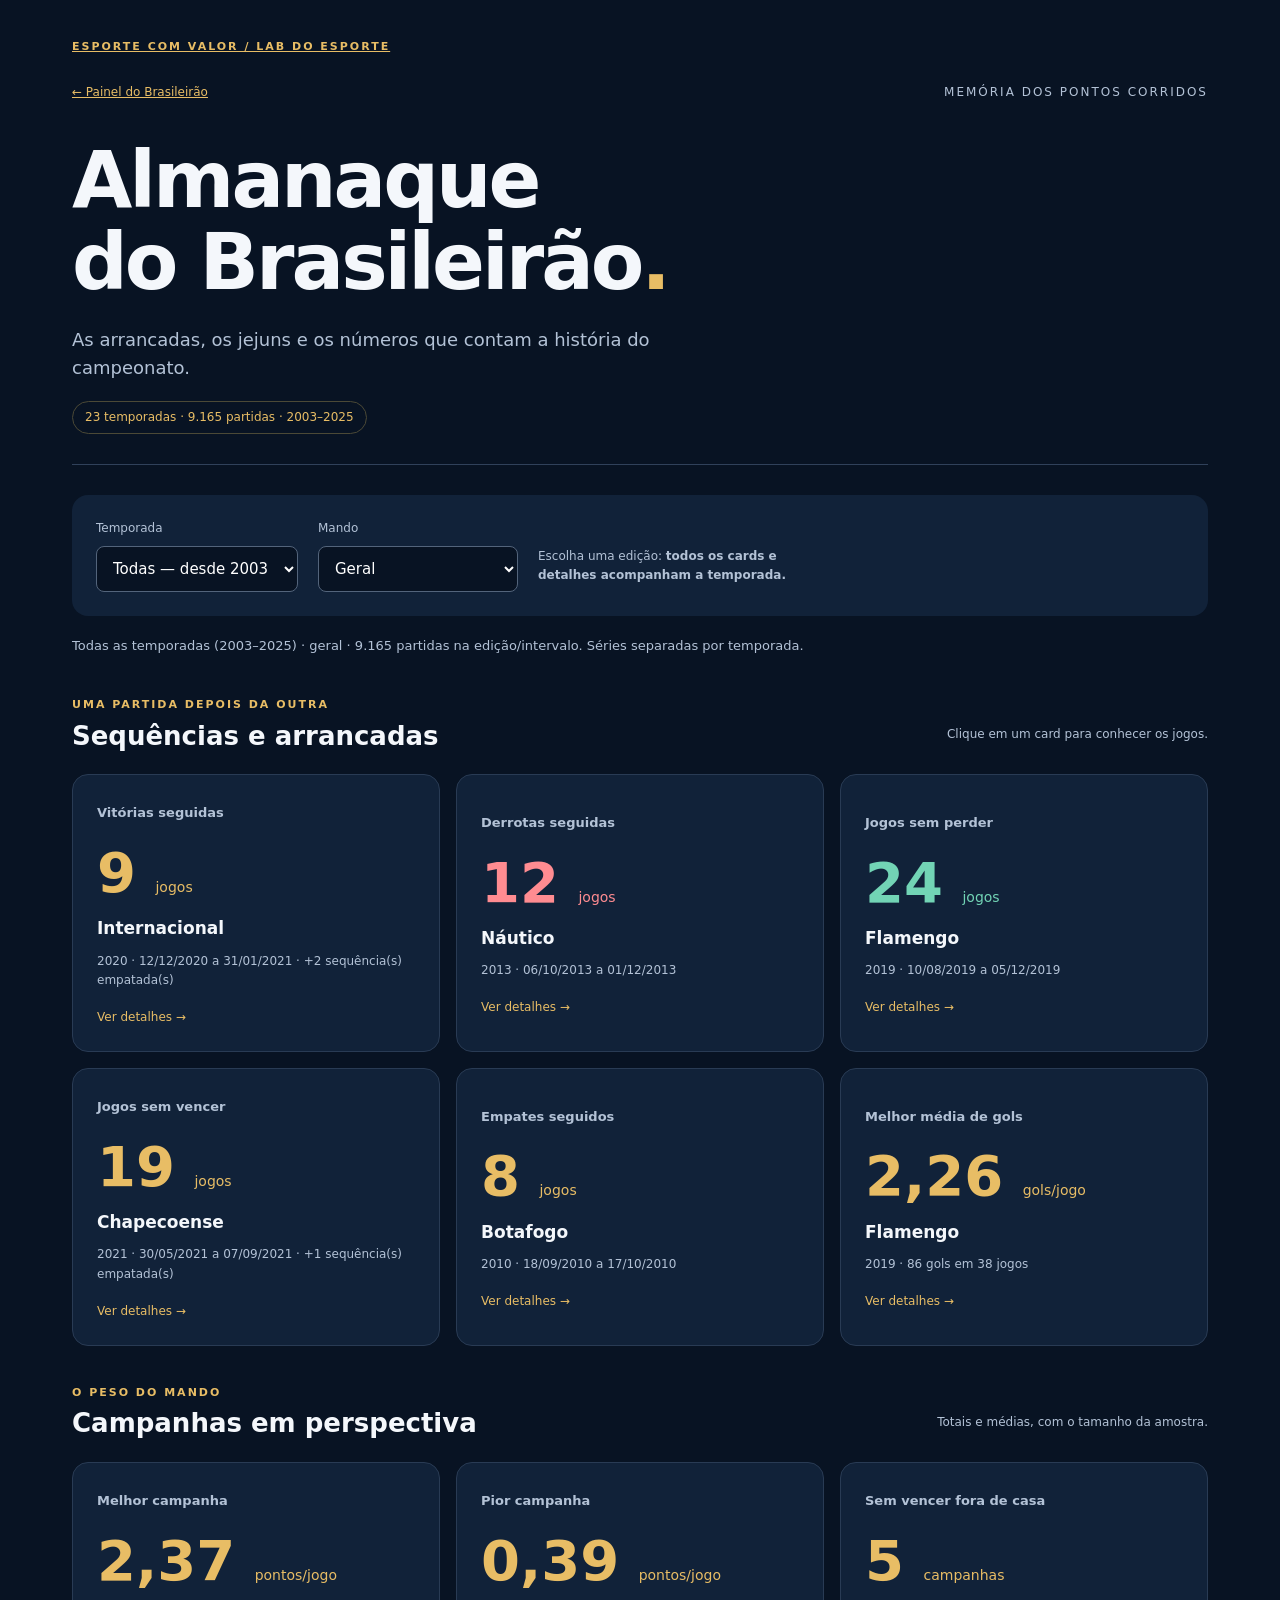
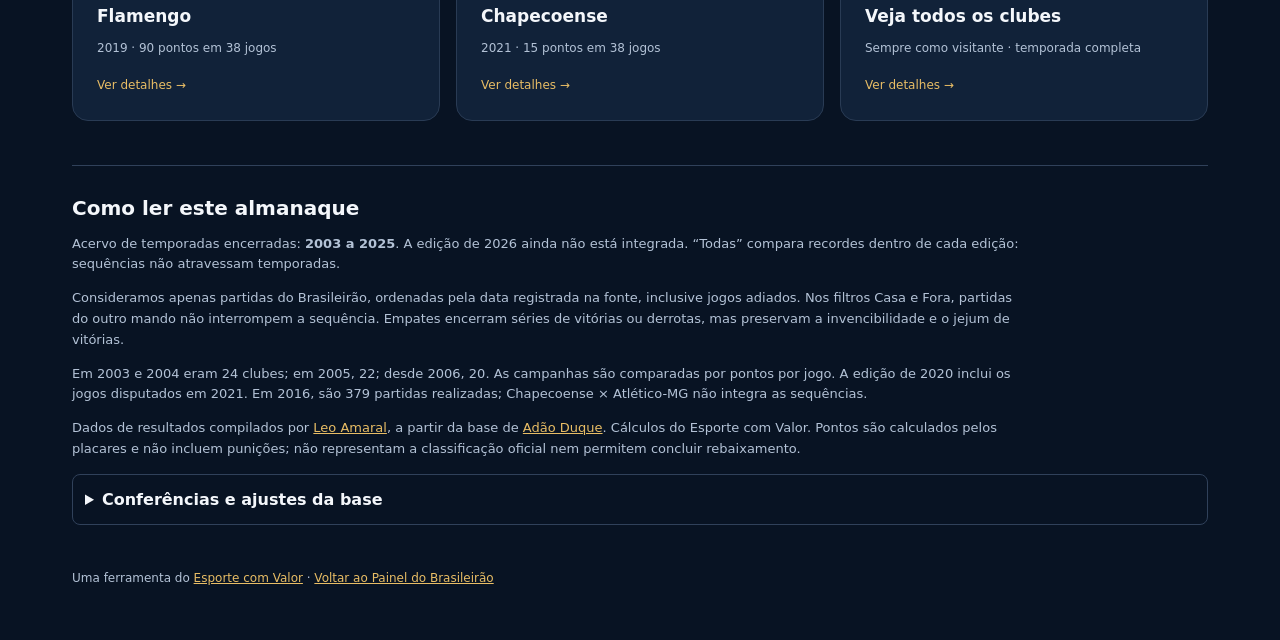
==== almanaque.html @ 8fdbfd0d "Adiciona Almanaque do Brasileirão 2003–2025 com filtros e recordes históricos" ====
<!doctype html><html lang="pt-BR"><head><meta charset="utf-8"><meta name="viewport" content="width=device-width,initial-scale=1"><title>Almanaque do Brasileirão | Esporte com Valor</title><meta name="description" content="Explore as temporadas do Brasileirão desde 2003: vitórias e derrotas seguidas, invencibilidade, jejuns e campanhas em casa e fora."><link rel="stylesheet" href="./almanaque.css"></head><body><main><header><a class="brand" href="https://esportecomvalor.wordpress.com/">ESPORTE COM VALOR / LAB DO ESPORTE</a><nav><a href="./">← Painel do Brasileirão</a><span>MEMÓRIA DOS PONTOS CORRIDOS</span></nav><h1>Almanaque<br>do Brasileirão<span>.</span></h1><p>As arrancadas, os jejuns e os números que contam a história do campeonato.</p><div class="coverage" id="coverage">Carregando acervo…</div></header><section class="filters" aria-label="Filtros do almanaque"><label>Temporada<select id="season" disabled><option value="all">Todas — desde 2003</option></select></label><label>Mando<select id="venue"><option value="all">Geral</option><option value="home">Em casa</option><option value="away">Fora de casa</option></select></label><p>Escolha uma edição: <strong>todos os cards e detalhes acompanham a temporada.</strong></p></section><p id="scope" class="scope" role="status" aria-live="polite"></p><section aria-labelledby="sequences-title"><div class="section-heading"><div><span class="eyebrow">UMA PARTIDA DEPOIS DA OUTRA</span><h2 id="sequences-title">Sequências e arrancadas</h2></div><p>Clique em um card para conhecer os jogos.</p></div><div id="cards" class="cards" aria-live="polite"><p>Preparando recordes…</p></div></section><section class="detail" id="detail" aria-labelledby="detail-title" hidden><button id="close-detail" class="close" type="button">Fechar detalhes ×</button><h2 id="detail-title" tabindex="-1"></h2><p id="detail-intro"></p><div id="detail-body"></div></section><section aria-labelledby="campaign-title"><div class="section-heading"><div><span class="eyebrow">O PESO DO MANDO</span><h2 id="campaign-title">Campanhas em perspectiva</h2></div><p>Totais e médias, com o tamanho da amostra.</p></div><div id="campaigns" class="cards"></div></section><section class="method"><h2>Como ler este almanaque</h2><p>Acervo de temporadas encerradas: <strong>2003 a 2025</strong>. A edição de 2026 ainda não está integrada. “Todas” compara recordes dentro de cada edição: sequências não atravessam temporadas.</p><p>Consideramos apenas partidas do Brasileirão, ordenadas pela data registrada na fonte, inclusive jogos adiados. Nos filtros Casa e Fora, partidas do outro mando não interrompem a sequência. Empates encerram séries de vitórias ou derrotas, mas preservam a invencibilidade e o jejum de vitórias.</p><p>Em 2003 e 2004 eram 24 clubes; em 2005, 22; desde 2006, 20. As campanhas são comparadas por pontos por jogo. A edição de 2020 inclui os jogos disputados em 2021. Em 2016, são 379 partidas realizadas; Chapecoense × Atlético-MG não integra as sequências.</p><p>Dados de resultados compilados por <a href="https://github.com/leo-amaral/Brasileirao-2003-a-2025" target="_blank" rel="noopener">Leo Amaral</a>, a partir da base de <a href="https://github.com/adaoduque/Brasileirao_Dataset" target="_blank" rel="noopener">Adão Duque</a>. Cálculos do Esporte com Valor. Pontos são calculados pelos placares e não incluem punições; não representam a classificação oficial nem permitem concluir rebaixamento.</p><details><summary>Conferências e ajustes da base</summary><p>Cobertura conferida por temporada, número de participantes e partidas por clube. Corrigido o mando de Flamengo 2 × 2 Botafogo, de 19/07/2009, que estava invertido na base. <a href="https://en.wikipedia.org/wiki/2009_CR_Flamengo_season">Referência da temporada</a>. As datas e os resultados permanecem sujeitos a revisão editorial. Barueri e Grêmio Prudente são mantidos como os nomes registrados em cada edição.</p></details></section><footer>Uma ferramenta do <a href="https://esportecomvalor.wordpress.com/">Esporte com Valor</a> · <a href="./">Voltar ao Painel do Brasileirão</a></footer></main><script src="./almanaque-engine.js"></script><script src="./almanaque.js"></script><script async src="https://www.googletagmanager.com/gtag/js?id=G-3X2SF5L8FV"></script><script>window.dataLayer=window.dataLayer||[];function gtag(){dataLayer.push(arguments)}gtag('js',new Date());gtag('config','G-3X2SF5L8FV');</script></body></html>
---- almanaque.css ----
:root{color-scheme:dark;--bg:#081323;--card:#112239;--gold:#e8bd65;--muted:#b3c2d6}*{box-sizing:border-box}body{margin:0;background:var(--bg);color:#f4f7fb;font:16px/1.6 system-ui,sans-serif}main{max-width:1180px;margin:auto;padding:32px 22px}a{color:var(--gold)}.brand,.eyebrow{font-size:11px;font-weight:800;letter-spacing:2px;color:var(--gold)}nav{display:flex;justify-content:space-between;gap:16px;margin-top:25px;font-size:12px}nav span{color:var(--muted);letter-spacing:2px}h1{font-size:clamp(42px,7vw,78px);line-height:1.05;letter-spacing:-3px;margin:38px 0 22px}h1 span{color:var(--gold)}header>p{font-size:18px;max-width:660px;color:var(--muted)}header{padding-bottom:30px;border-bottom:1px solid #30415a}.coverage{display:inline-block;border:1px solid #4b4936;color:var(--gold);padding:6px 12px;border-radius:30px;font-size:12px}.filters{display:flex;gap:20px;align-items:end;flex-wrap:wrap;background:var(--card);padding:24px;border-radius:16px;margin-top:30px}label{display:block;font-size:12px;color:var(--muted)}select{display:block;min-width:200px;margin-top:7px;background:#081323;color:white;padding:12px;border:1px solid #53647b;border-radius:8px;font:inherit;font-size:15px}.filters p{font-size:12px;color:var(--muted);max-width:300px;margin:0 0 6px}.scope{font-size:13px;color:var(--muted);margin:20px 0 34px}.section-heading{display:flex;align-items:end;justify-content:space-between;gap:18px;margin:32px 0 18px}h2{margin:4px 0;font-size:26px;line-height:1.25}.section-heading p{color:var(--muted);font-size:12px}.cards{display:grid;grid-template-columns:repeat(3,minmax(0,1fr));gap:16px}.record{position:relative;text-align:left;color:inherit;background:var(--card);border:1px solid #293b54;border-radius:16px;padding:24px;font:inherit;cursor:pointer;min-height:245px}.record:hover{border-color:var(--gold);background:#172b44}.record .label{font-size:13px;font-weight:650;color:var(--muted)}.number{display:block;color:var(--gold);font-size:56px;font-weight:850;line-height:1.15;margin:16px 0 10px}.number small{font-size:14px;font-weight:500}.record strong{display:block;font-size:17px}.record .meta{display:block;color:var(--muted);font-size:12px;margin-top:9px}.record .more{display:block;color:var(--gold);font-size:12px;margin-top:18px}.record.losses .number{color:#ff8c91}.record.unbeaten .number{color:#72d4b5}button:focus-visible,select:focus-visible,a:focus-visible{outline:3px solid var(--gold);outline-offset:4px}.detail{background:#12263c;border:1px solid #b39350;border-radius:16px;margin:25px 0;padding:26px}.detail p{color:var(--muted);font-size:13px}.close{float:right;background:transparent;border:1px solid #53647b;color:white;border-radius:8px;padding:8px 12px;cursor:pointer}details{margin:14px 0;border:1px solid #30415a;border-radius:8px;padding:12px}summary{cursor:pointer;font-weight:650}.scroll{overflow-x:auto;margin-top:12px}table{border-collapse:collapse;width:100%;font-size:13px;min-width:510px}th,td{text-align:left;padding:10px;border-bottom:1px solid #30415a}th{color:var(--muted);font-size:11px}td.score{white-space:nowrap;font-weight:700;color:var(--gold)}.method{margin:44px 0 24px;border-top:1px solid #30415a;padding-top:26px}.method p{font-size:13px;color:var(--muted);max-width:950px}.method h2{font-size:20px}footer{font-size:12px;color:var(--muted);padding:20px 0}.empty{color:var(--muted)}[hidden]{display:none!important}@media(max-width:800px){.cards{grid-template-columns:repeat(2,minmax(0,1fr))}.section-heading{align-items:start;flex-direction:column;gap:0}nav span{display:none}}@media(max-width:500px){main{padding:24px 16px}.cards{grid-template-columns:1fr}.record{min-height:210px}.filters{padding:18px;gap:14px}.filters label,select{width:100%}h1{letter-spacing:-2px}.detail{padding:18px}.close{float:none;margin-bottom:16px}}
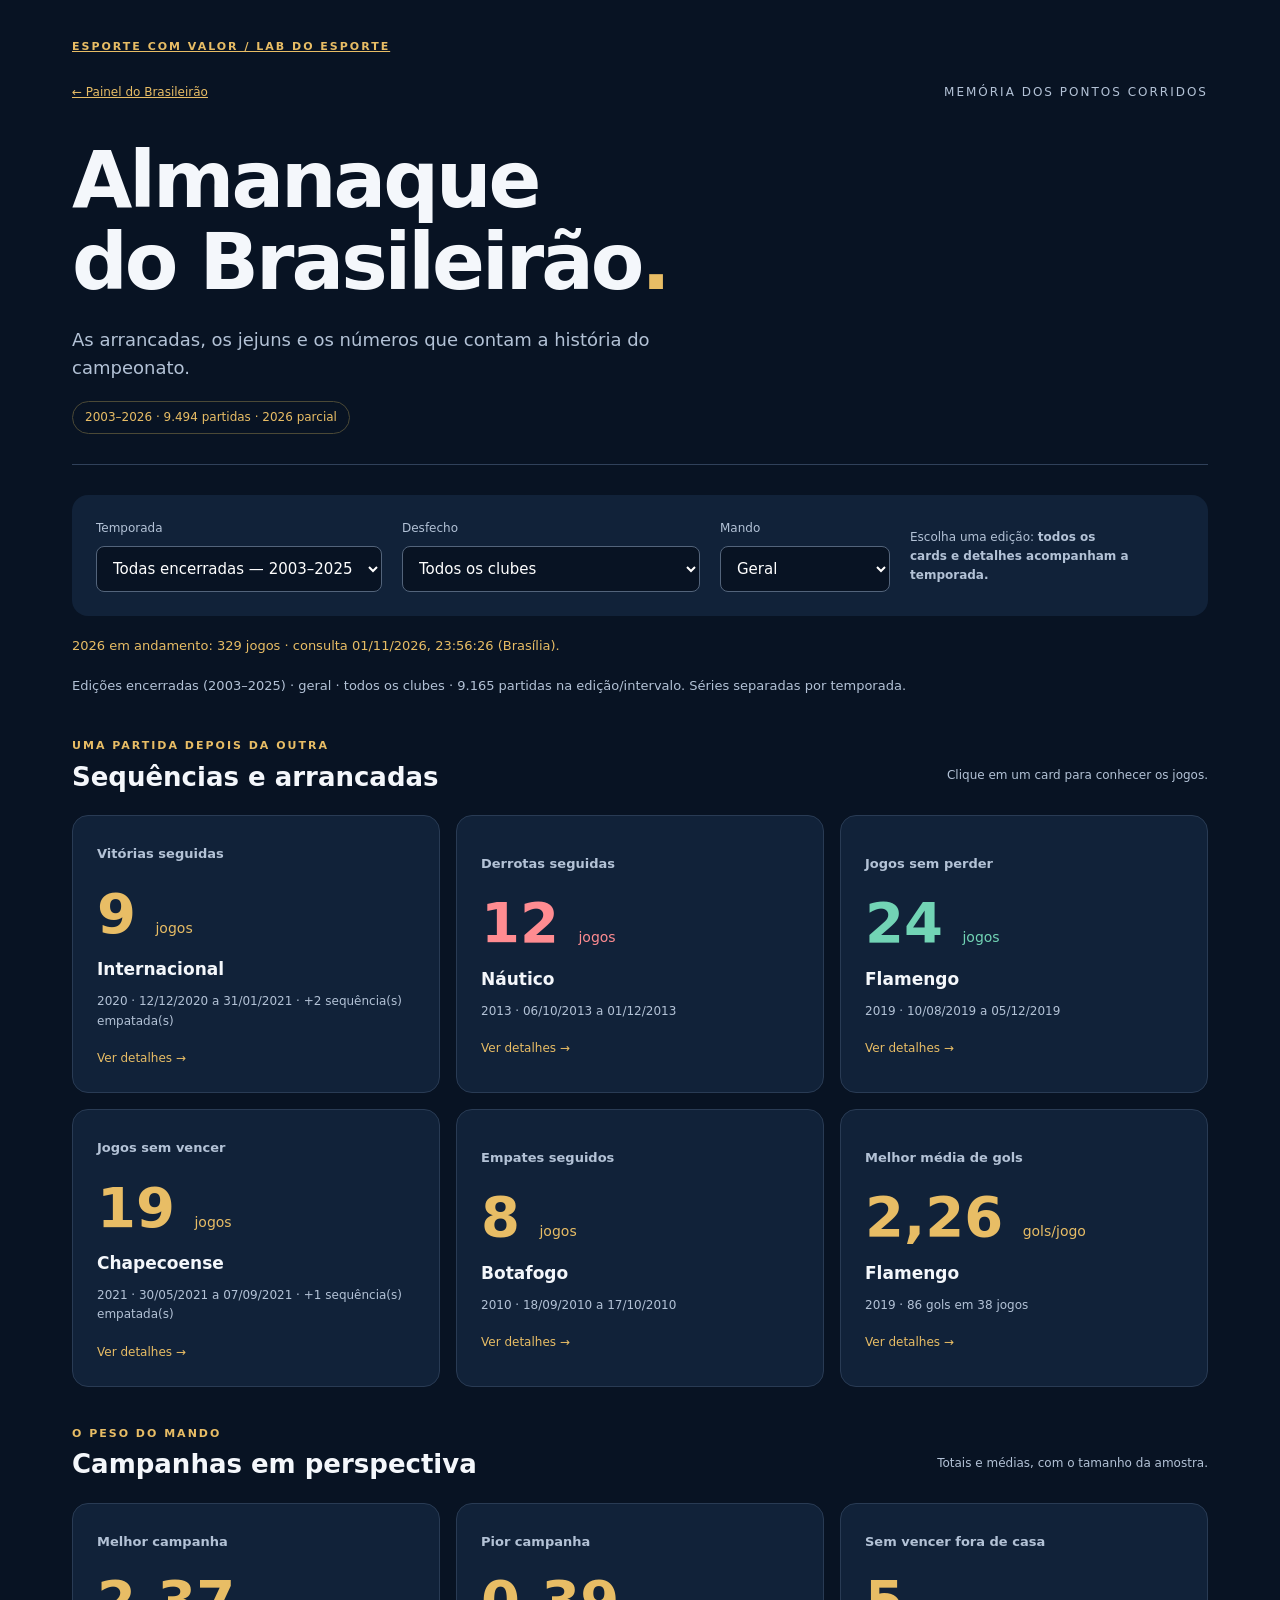
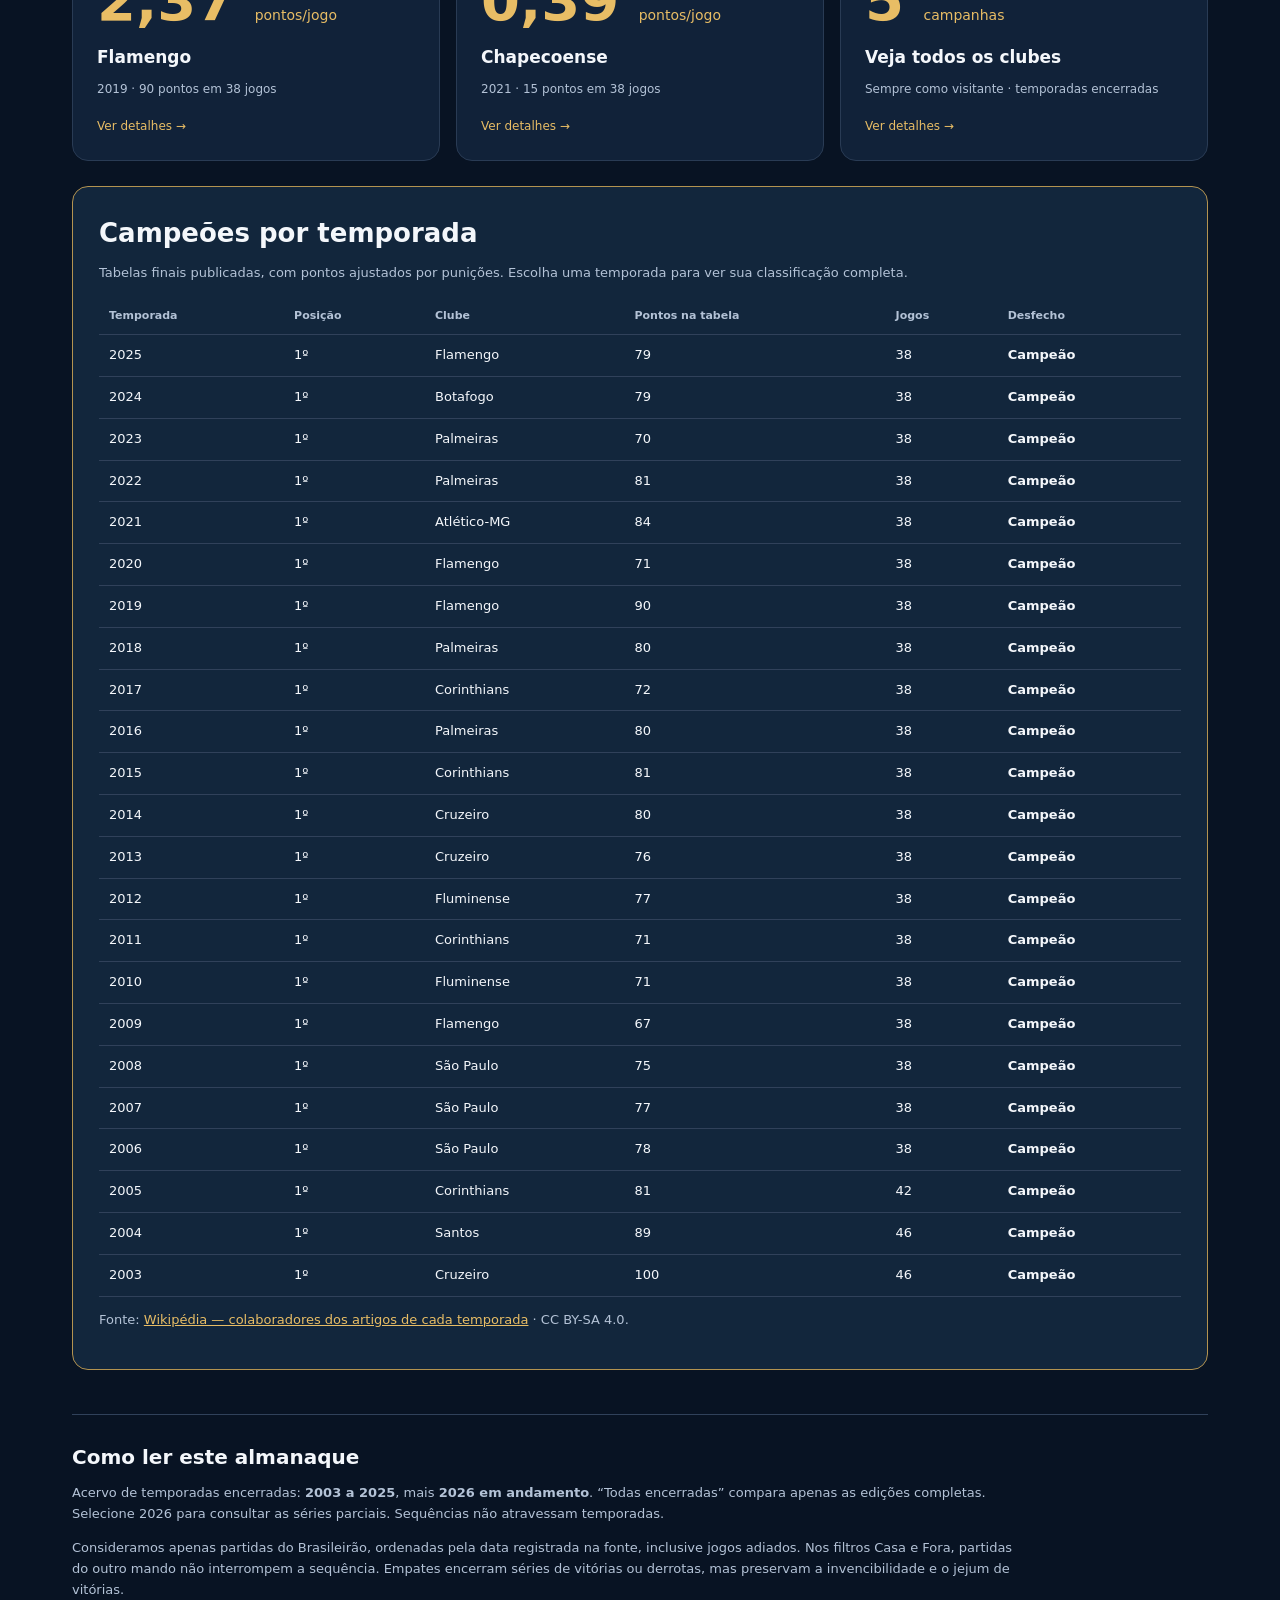
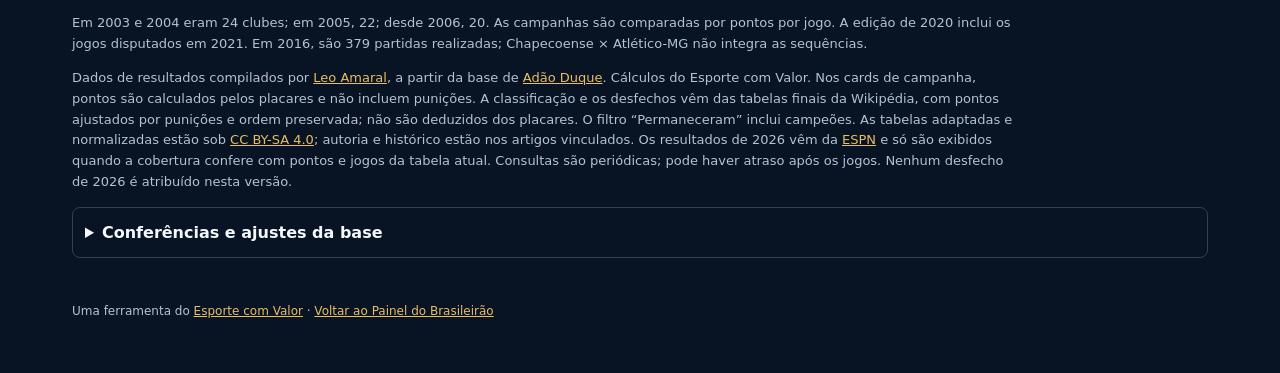
==== commit 16049210: "Integra 2026, classificação final e filtros por título, permanência e rebaixamento ao Almanaque" ====
--- a/almanaque.html
+++ b/almanaque.html
@@ -1 +1 @@
-<!doctype html><html lang="pt-BR"><head><meta charset="utf-8"><meta name="viewport" content="width=device-width,initial-scale=1"><title>Almanaque do Brasileirão | Esporte com Valor</title><meta name="description" content="Explore as temporadas do Brasileirão desde 2003: vitórias e derrotas seguidas, invencibilidade, jejuns e campanhas em casa e fora."><link rel="stylesheet" href="./almanaque.css"></head><body><main><header><a class="brand" href="https://esportecomvalor.wordpress.com/">ESPORTE COM VALOR / LAB DO ESPORTE</a><nav><a href="./">← Painel do Brasileirão</a><span>MEMÓRIA DOS PONTOS CORRIDOS</span></nav><h1>Almanaque<br>do Brasileirão<span>.</span></h1><p>As arrancadas, os jejuns e os números que contam a história do campeonato.</p><div class="coverage" id="coverage">Carregando acervo…</div></header><section class="filters" aria-label="Filtros do almanaque"><label>Temporada<select id="season" disabled><option value="all">Todas — desde 2003</option></select></label><label>Mando<select id="venue"><option value="all">Geral</option><option value="home">Em casa</option><option value="away">Fora de casa</option></select></label><p>Escolha uma edição: <strong>todos os cards e detalhes acompanham a temporada.</strong></p></section><p id="scope" class="scope" role="status" aria-live="polite"></p><section aria-labelledby="sequences-title"><div class="section-heading"><div><span class="eyebrow">UMA PARTIDA DEPOIS DA OUTRA</span><h2 id="sequences-title">Sequências e arrancadas</h2></div><p>Clique em um card para conhecer os jogos.</p></div><div id="cards" class="cards" aria-live="polite"><p>Preparando recordes…</p></div></section><section class="detail" id="detail" aria-labelledby="detail-title" hidden><button id="close-detail" class="close" type="button">Fechar detalhes ×</button><h2 id="detail-title" tabindex="-1"></h2><p id="detail-intro"></p><div id="detail-body"></div></section><section aria-labelledby="campaign-title"><div class="section-heading"><div><span class="eyebrow">O PESO DO MANDO</span><h2 id="campaign-title">Campanhas em perspectiva</h2></div><p>Totais e médias, com o tamanho da amostra.</p></div><div id="campaigns" class="cards"></div></section><section class="method"><h2>Como ler este almanaque</h2><p>Acervo de temporadas encerradas: <strong>2003 a 2025</strong>. A edição de 2026 ainda não está integrada. “Todas” compara recordes dentro de cada edição: sequências não atravessam temporadas.</p><p>Consideramos apenas partidas do Brasileirão, ordenadas pela data registrada na fonte, inclusive jogos adiados. Nos filtros Casa e Fora, partidas do outro mando não interrompem a sequência. Empates encerram séries de vitórias ou derrotas, mas preservam a invencibilidade e o jejum de vitórias.</p><p>Em 2003 e 2004 eram 24 clubes; em 2005, 22; desde 2006, 20. As campanhas são comparadas por pontos por jogo. A edição de 2020 inclui os jogos disputados em 2021. Em 2016, são 379 partidas realizadas; Chapecoense × Atlético-MG não integra as sequências.</p><p>Dados de resultados compilados por <a href="https://github.com/leo-amaral/Brasileirao-2003-a-2025" target="_blank" rel="noopener">Leo Amaral</a>, a partir da base de <a href="https://github.com/adaoduque/Brasileirao_Dataset" target="_blank" rel="noopener">Adão Duque</a>. Cálculos do Esporte com Valor. Pontos são calculados pelos placares e não incluem punições; não representam a classificação oficial nem permitem concluir rebaixamento.</p><details><summary>Conferências e ajustes da base</summary><p>Cobertura conferida por temporada, número de participantes e partidas por clube. Corrigido o mando de Flamengo 2 × 2 Botafogo, de 19/07/2009, que estava invertido na base. <a href="https://en.wikipedia.org/wiki/2009_CR_Flamengo_season">Referência da temporada</a>. As datas e os resultados permanecem sujeitos a revisão editorial. Barueri e Grêmio Prudente são mantidos como os nomes registrados em cada edição.</p></details></section><footer>Uma ferramenta do <a href="https://esportecomvalor.wordpress.com/">Esporte com Valor</a> · <a href="./">Voltar ao Painel do Brasileirão</a></footer></main><script src="./almanaque-engine.js"></script><script src="./almanaque.js"></script><script async src="https://www.googletagmanager.com/gtag/js?id=G-3X2SF5L8FV"></script><script>window.dataLayer=window.dataLayer||[];function gtag(){dataLayer.push(arguments)}gtag('js',new Date());gtag('config','G-3X2SF5L8FV');</script></body></html>
+<!doctype html><html lang="pt-BR"><head><meta charset="utf-8"><meta name="viewport" content="width=device-width,initial-scale=1"><title>Almanaque do Brasileirão | Esporte com Valor</title><meta name="description" content="Explore as temporadas do Brasileirão desde 2003: vitórias e derrotas seguidas, invencibilidade, jejuns e campanhas em casa e fora."><link rel="stylesheet" href="./almanaque.css?v=2"></head><body><main><header><a class="brand" href="https://esportecomvalor.wordpress.com/">ESPORTE COM VALOR / LAB DO ESPORTE</a><nav><a href="./">← Painel do Brasileirão</a><span>MEMÓRIA DOS PONTOS CORRIDOS</span></nav><h1>Almanaque<br>do Brasileirão<span>.</span></h1><p>As arrancadas, os jejuns e os números que contam a história do campeonato.</p><div class="coverage" id="coverage">Carregando acervo…</div></header><section class="filters" aria-label="Filtros do almanaque"><label>Temporada<select id="season" disabled><option value="all">Todas — desde 2003</option></select></label><label>Desfecho<select id="outcome"><option value="all">Todos os clubes</option><option value="champion">Campeões</option><option value="relegated">Rebaixados</option><option value="survived">Permaneceram (inclui campeões)</option></select></label><label>Mando<select id="venue"><option value="all">Geral</option><option value="home">Em casa</option><option value="away">Fora de casa</option></select></label><p>Escolha uma edição: <strong>todos os cards e detalhes acompanham a temporada.</strong></p></section><p id="live-status" class="scope" role="status"></p><p id="scope" class="scope" role="status" aria-live="polite"></p><section aria-labelledby="sequences-title"><div class="section-heading"><div><span class="eyebrow">UMA PARTIDA DEPOIS DA OUTRA</span><h2 id="sequences-title">Sequências e arrancadas</h2></div><p>Clique em um card para conhecer os jogos.</p></div><div id="cards" class="cards" aria-live="polite"><p>Preparando recordes…</p></div></section><section class="detail" id="detail" aria-labelledby="detail-title" hidden><button id="close-detail" class="close" type="button">Fechar detalhes ×</button><h2 id="detail-title" tabindex="-1"></h2><p id="detail-intro"></p><div id="detail-body"></div></section><section aria-labelledby="campaign-title"><div class="section-heading"><div><span class="eyebrow">O PESO DO MANDO</span><h2 id="campaign-title">Campanhas em perspectiva</h2></div><p>Totais e médias, com o tamanho da amostra.</p></div><div id="campaigns" class="cards"></div></section><section class="detail" id="active-section" hidden><span class="eyebrow">A SÉRIE QUE SEGUE VIVA</span><h2>Sequências em andamento — 2026</h2><p>Contagem encerrada no último jogo disponível de cada clube, respeitando o mando escolhido. Um zero indica que a sequência não está ativa. Pode ser menor que o recorde da edição.</p><div id="active-body"></div></section><section class="detail" aria-labelledby="standings-title"><h2 id="standings-title">Classificação e desfechos</h2><p id="standings-intro"></p><div id="standings-body"></div><p id="standings-source"></p></section><section class="method"><h2>Como ler este almanaque</h2><p>Acervo de temporadas encerradas: <strong>2003 a 2025</strong>, mais <strong>2026 em andamento</strong>. “Todas encerradas” compara apenas as edições completas. Selecione 2026 para consultar as séries parciais. Sequências não atravessam temporadas.</p><p>Consideramos apenas partidas do Brasileirão, ordenadas pela data registrada na fonte, inclusive jogos adiados. Nos filtros Casa e Fora, partidas do outro mando não interrompem a sequência. Empates encerram séries de vitórias ou derrotas, mas preservam a invencibilidade e o jejum de vitórias.</p><p>Em 2003 e 2004 eram 24 clubes; em 2005, 22; desde 2006, 20. As campanhas são comparadas por pontos por jogo. A edição de 2020 inclui os jogos disputados em 2021. Em 2016, são 379 partidas realizadas; Chapecoense × Atlético-MG não integra as sequências.</p><p>Dados de resultados compilados por <a href="https://github.com/leo-amaral/Brasileirao-2003-a-2025" target="_blank" rel="noopener">Leo Amaral</a>, a partir da base de <a href="https://github.com/adaoduque/Brasileirao_Dataset" target="_blank" rel="noopener">Adão Duque</a>. Cálculos do Esporte com Valor. Nos cards de campanha, pontos são calculados pelos placares e não incluem punições. A classificação e os desfechos vêm das tabelas finais da Wikipédia, com pontos ajustados por punições e ordem preservada; não são deduzidos dos placares. O filtro “Permaneceram” inclui campeões. As tabelas adaptadas e normalizadas estão sob <a href="https://creativecommons.org/licenses/by-sa/4.0/">CC BY-SA 4.0</a>; autoria e histórico estão nos artigos vinculados. Os resultados de 2026 vêm da <a href="https://www.espn.com.br/futebol/competicao/_/nome/bra.1">ESPN</a> e só são exibidos quando a cobertura confere com pontos e jogos da tabela atual. Consultas são periódicas; pode haver atraso após os jogos. Nenhum desfecho de 2026 é atribuído nesta versão.</p><details><summary>Conferências e ajustes da base</summary><p>Cobertura conferida por temporada, número de participantes e partidas por clube. Corrigido o mando de Flamengo 2 × 2 Botafogo, de 19/07/2009, que estava invertido na base. <a href="https://en.wikipedia.org/wiki/2009_CR_Flamengo_season">Referência da temporada</a>. As datas e os resultados permanecem sujeitos a revisão editorial. A classificação considera dois rebaixados em 2003, quatro em 2004 e 2005 e quatro desde 2006. Em 2013, por exemplo, os pontos finais de Flamengo e Portuguesa incluem as punições publicadas na tabela. Barueri e Grêmio Prudente são mantidos como os nomes registrados em cada edição.</p></details></section><footer>Uma ferramenta do <a href="https://esportecomvalor.wordpress.com/">Esporte com Valor</a> · <a href="./">Voltar ao Painel do Brasileirão</a></footer></main><script src="./almanaque-engine.js?v=2"></script><script src="./almanaque.js?v=2"></script><script async src="https://www.googletagmanager.com/gtag/js?id=G-3X2SF5L8FV"></script><script>window.dataLayer=window.dataLayer||[];function gtag(){dataLayer.push(arguments)}gtag('js',new Date());gtag('config','G-3X2SF5L8FV');</script></body></html>
--- a/almanaque.css
+++ b/almanaque.css
@@ -1 +1,3 @@
 :root{color-scheme:dark;--bg:#081323;--card:#112239;--gold:#e8bd65;--muted:#b3c2d6}*{box-sizing:border-box}body{margin:0;background:var(--bg);color:#f4f7fb;font:16px/1.6 system-ui,sans-serif}main{max-width:1180px;margin:auto;padding:32px 22px}a{color:var(--gold)}.brand,.eyebrow{font-size:11px;font-weight:800;letter-spacing:2px;color:var(--gold)}nav{display:flex;justify-content:space-between;gap:16px;margin-top:25px;font-size:12px}nav span{color:var(--muted);letter-spacing:2px}h1{font-size:clamp(42px,7vw,78px);line-height:1.05;letter-spacing:-3px;margin:38px 0 22px}h1 span{color:var(--gold)}header>p{font-size:18px;max-width:660px;color:var(--muted)}header{padding-bottom:30px;border-bottom:1px solid #30415a}.coverage{display:inline-block;border:1px solid #4b4936;color:var(--gold);padding:6px 12px;border-radius:30px;font-size:12px}.filters{display:flex;gap:20px;align-items:end;flex-wrap:wrap;background:var(--card);padding:24px;border-radius:16px;margin-top:30px}label{display:block;font-size:12px;color:var(--muted)}select{display:block;min-width:200px;margin-top:7px;background:#081323;color:white;padding:12px;border:1px solid #53647b;border-radius:8px;font:inherit;font-size:15px}.filters p{font-size:12px;color:var(--muted);max-width:300px;margin:0 0 6px}.scope{font-size:13px;color:var(--muted);margin:20px 0 34px}.section-heading{display:flex;align-items:end;justify-content:space-between;gap:18px;margin:32px 0 18px}h2{margin:4px 0;font-size:26px;line-height:1.25}.section-heading p{color:var(--muted);font-size:12px}.cards{display:grid;grid-template-columns:repeat(3,minmax(0,1fr));gap:16px}.record{position:relative;text-align:left;color:inherit;background:var(--card);border:1px solid #293b54;border-radius:16px;padding:24px;font:inherit;cursor:pointer;min-height:245px}.record:hover{border-color:var(--gold);background:#172b44}.record .label{font-size:13px;font-weight:650;color:var(--muted)}.number{display:block;color:var(--gold);font-size:56px;font-weight:850;line-height:1.15;margin:16px 0 10px}.number small{font-size:14px;font-weight:500}.record strong{display:block;font-size:17px}.record .meta{display:block;color:var(--muted);font-size:12px;margin-top:9px}.record .more{display:block;color:var(--gold);font-size:12px;margin-top:18px}.record.losses .number{color:#ff8c91}.record.unbeaten .number{color:#72d4b5}button:focus-visible,select:focus-visible,a:focus-visible{outline:3px solid var(--gold);outline-offset:4px}.detail{background:#12263c;border:1px solid #b39350;border-radius:16px;margin:25px 0;padding:26px}.detail p{color:var(--muted);font-size:13px}.close{float:right;background:transparent;border:1px solid #53647b;color:white;border-radius:8px;padding:8px 12px;cursor:pointer}details{margin:14px 0;border:1px solid #30415a;border-radius:8px;padding:12px}summary{cursor:pointer;font-weight:650}.scroll{overflow-x:auto;margin-top:12px}table{border-collapse:collapse;width:100%;font-size:13px;min-width:510px}th,td{text-align:left;padding:10px;border-bottom:1px solid #30415a}th{color:var(--muted);font-size:11px}td.score{white-space:nowrap;font-weight:700;color:var(--gold)}.method{margin:44px 0 24px;border-top:1px solid #30415a;padding-top:26px}.method p{font-size:13px;color:var(--muted);max-width:950px}.method h2{font-size:20px}footer{font-size:12px;color:var(--muted);padding:20px 0}.empty{color:var(--muted)}[hidden]{display:none!important}@media(max-width:800px){.cards{grid-template-columns:repeat(2,minmax(0,1fr))}.section-heading{align-items:start;flex-direction:column;gap:0}nav span{display:none}}@media(max-width:500px){main{padding:24px 16px}.cards{grid-template-columns:1fr}.record{min-height:210px}.filters{padding:18px;gap:14px}.filters label,select{width:100%}h1{letter-spacing:-2px}.detail{padding:18px}.close{float:none;margin-bottom:16px}}
+
+.outcome{padding:10px 14px;border-left:3px solid var(--gold);background:#081323}.filters{align-items:flex-end}.filters select{min-width:170px}.filters p{max-width:220px}#live-status{margin-bottom:0;color:var(--gold)}#standings-body td:last-child{font-weight:650}
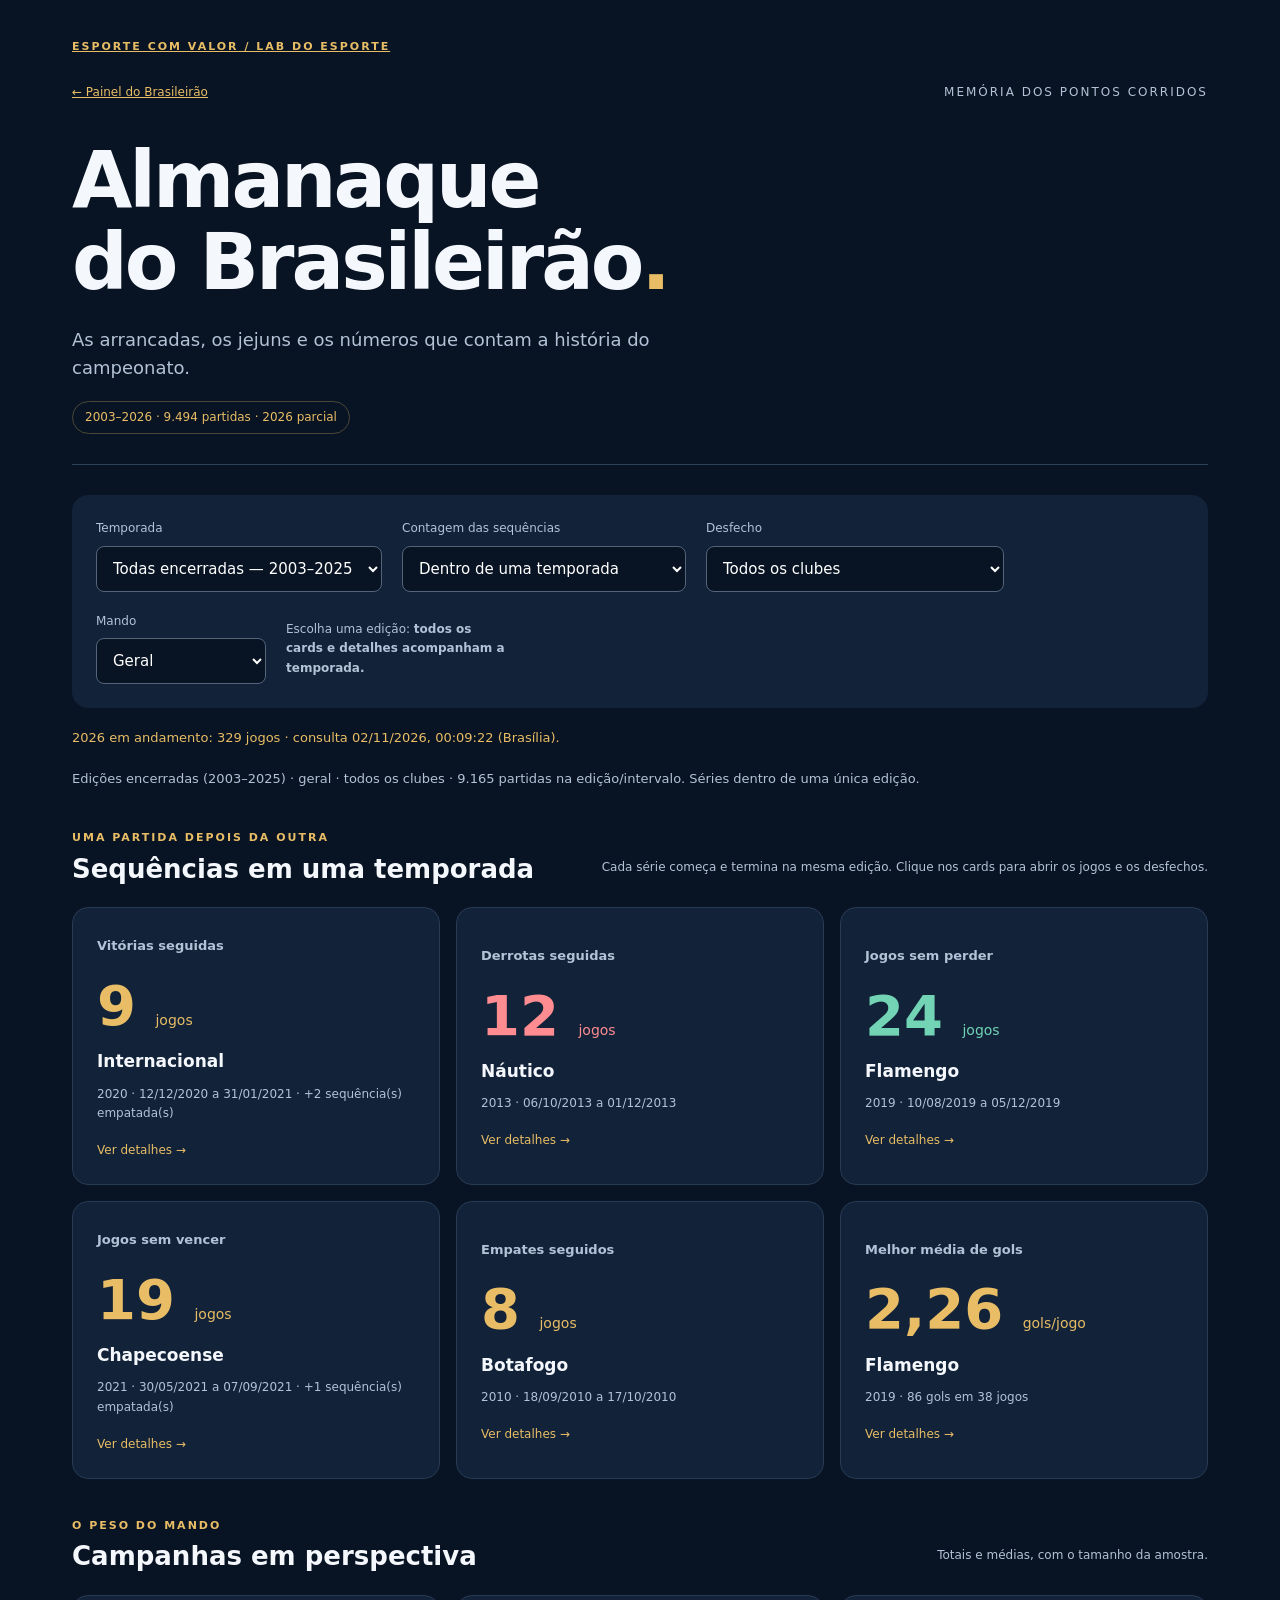
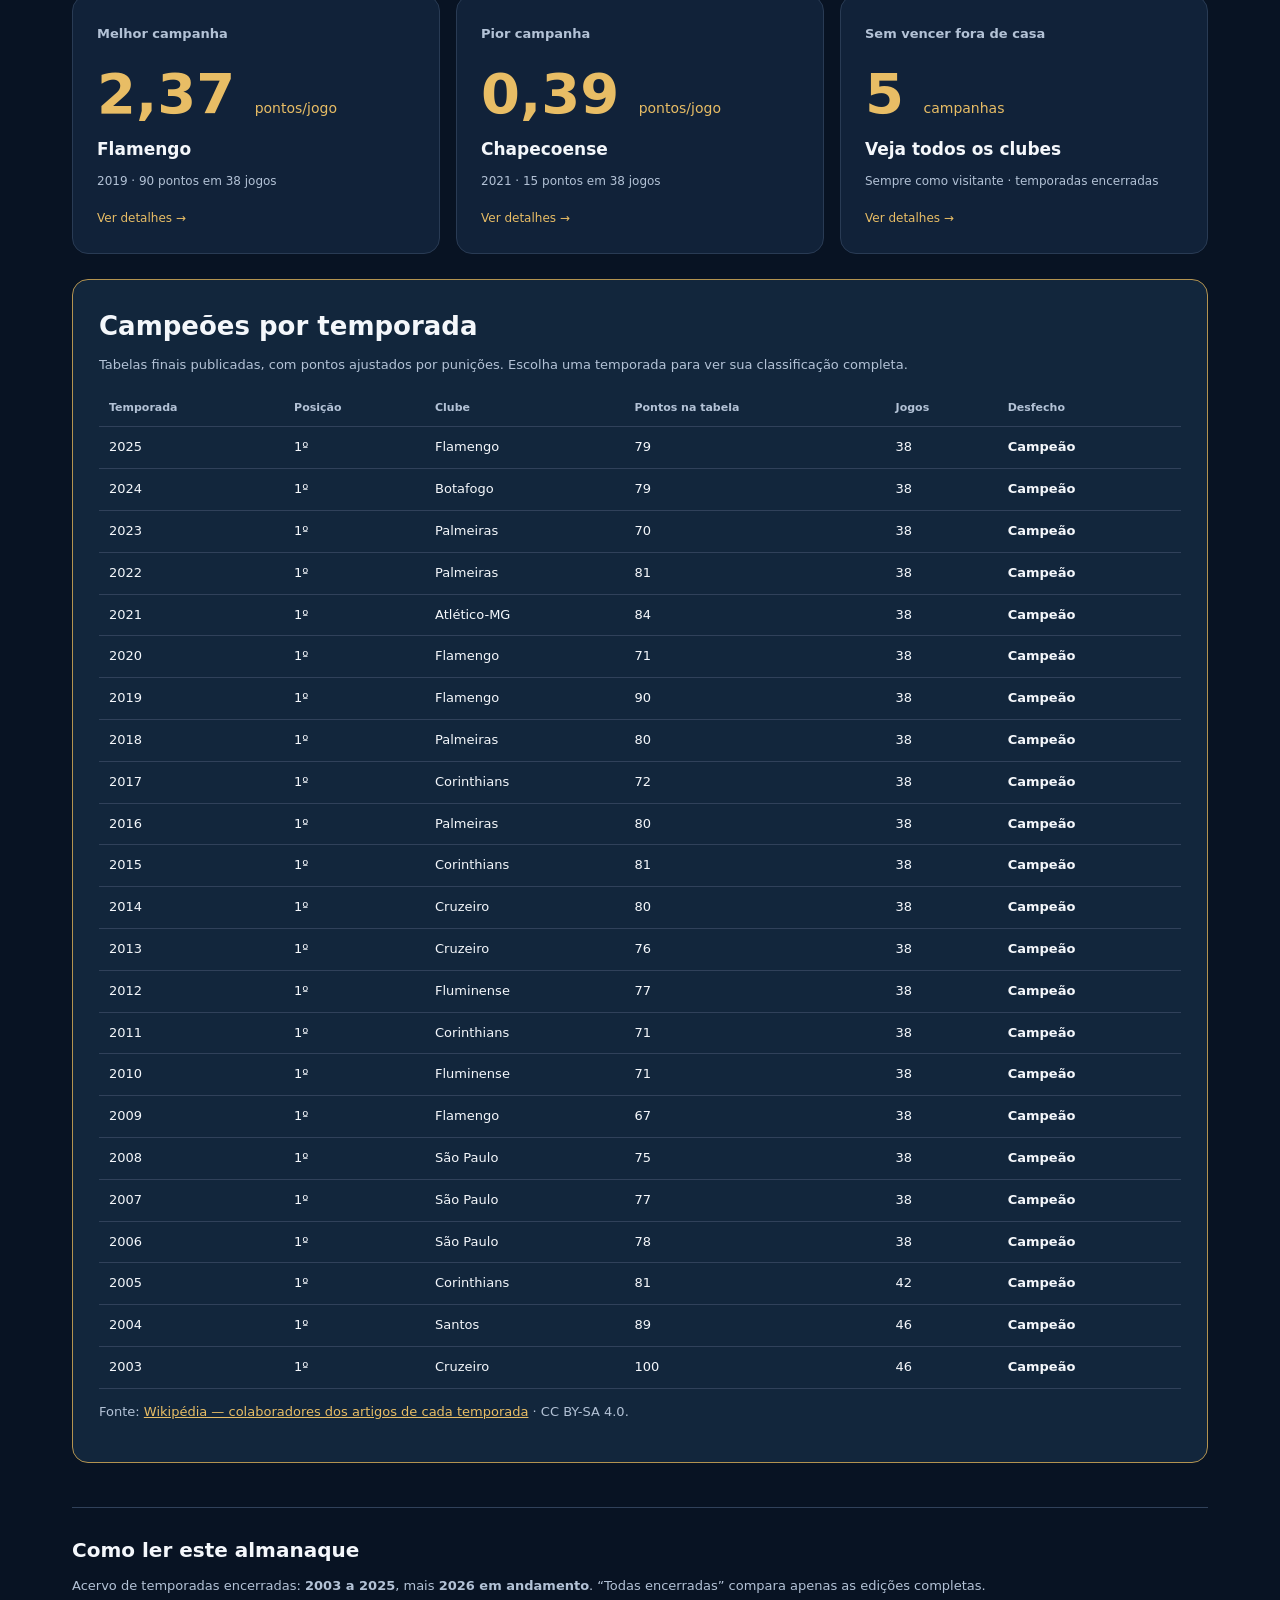
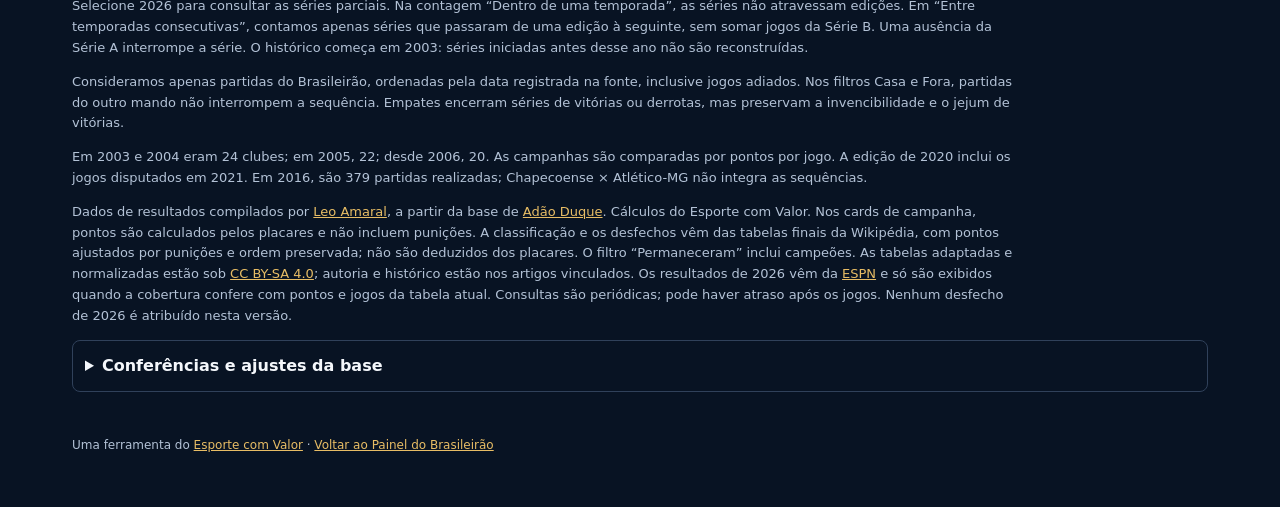
==== commit 515b93fc: "Distingue sequências em uma edição e entre temporadas consecutivas no Almanaque" ====
--- a/almanaque.html
+++ b/almanaque.html
@@ -1 +1 @@
-<!doctype html><html lang="pt-BR"><head><meta charset="utf-8"><meta name="viewport" content="width=device-width,initial-scale=1"><title>Almanaque do Brasileirão | Esporte com Valor</title><meta name="description" content="Explore as temporadas do Brasileirão desde 2003: vitórias e derrotas seguidas, invencibilidade, jejuns e campanhas em casa e fora."><link rel="stylesheet" href="./almanaque.css?v=2"></head><body><main><header><a class="brand" href="https://esportecomvalor.wordpress.com/">ESPORTE COM VALOR / LAB DO ESPORTE</a><nav><a href="./">← Painel do Brasileirão</a><span>MEMÓRIA DOS PONTOS CORRIDOS</span></nav><h1>Almanaque<br>do Brasileirão<span>.</span></h1><p>As arrancadas, os jejuns e os números que contam a história do campeonato.</p><div class="coverage" id="coverage">Carregando acervo…</div></header><section class="filters" aria-label="Filtros do almanaque"><label>Temporada<select id="season" disabled><option value="all">Todas — desde 2003</option></select></label><label>Desfecho<select id="outcome"><option value="all">Todos os clubes</option><option value="champion">Campeões</option><option value="relegated">Rebaixados</option><option value="survived">Permaneceram (inclui campeões)</option></select></label><label>Mando<select id="venue"><option value="all">Geral</option><option value="home">Em casa</option><option value="away">Fora de casa</option></select></label><p>Escolha uma edição: <strong>todos os cards e detalhes acompanham a temporada.</strong></p></section><p id="live-status" class="scope" role="status"></p><p id="scope" class="scope" role="status" aria-live="polite"></p><section aria-labelledby="sequences-title"><div class="section-heading"><div><span class="eyebrow">UMA PARTIDA DEPOIS DA OUTRA</span><h2 id="sequences-title">Sequências e arrancadas</h2></div><p>Clique em um card para conhecer os jogos.</p></div><div id="cards" class="cards" aria-live="polite"><p>Preparando recordes…</p></div></section><section class="detail" id="detail" aria-labelledby="detail-title" hidden><button id="close-detail" class="close" type="button">Fechar detalhes ×</button><h2 id="detail-title" tabindex="-1"></h2><p id="detail-intro"></p><div id="detail-body"></div></section><section aria-labelledby="campaign-title"><div class="section-heading"><div><span class="eyebrow">O PESO DO MANDO</span><h2 id="campaign-title">Campanhas em perspectiva</h2></div><p>Totais e médias, com o tamanho da amostra.</p></div><div id="campaigns" class="cards"></div></section><section class="detail" id="active-section" hidden><span class="eyebrow">A SÉRIE QUE SEGUE VIVA</span><h2>Sequências em andamento — 2026</h2><p>Contagem encerrada no último jogo disponível de cada clube, respeitando o mando escolhido. Um zero indica que a sequência não está ativa. Pode ser menor que o recorde da edição.</p><div id="active-body"></div></section><section class="detail" aria-labelledby="standings-title"><h2 id="standings-title">Classificação e desfechos</h2><p id="standings-intro"></p><div id="standings-body"></div><p id="standings-source"></p></section><section class="method"><h2>Como ler este almanaque</h2><p>Acervo de temporadas encerradas: <strong>2003 a 2025</strong>, mais <strong>2026 em andamento</strong>. “Todas encerradas” compara apenas as edições completas. Selecione 2026 para consultar as séries parciais. Sequências não atravessam temporadas.</p><p>Consideramos apenas partidas do Brasileirão, ordenadas pela data registrada na fonte, inclusive jogos adiados. Nos filtros Casa e Fora, partidas do outro mando não interrompem a sequência. Empates encerram séries de vitórias ou derrotas, mas preservam a invencibilidade e o jejum de vitórias.</p><p>Em 2003 e 2004 eram 24 clubes; em 2005, 22; desde 2006, 20. As campanhas são comparadas por pontos por jogo. A edição de 2020 inclui os jogos disputados em 2021. Em 2016, são 379 partidas realizadas; Chapecoense × Atlético-MG não integra as sequências.</p><p>Dados de resultados compilados por <a href="https://github.com/leo-amaral/Brasileirao-2003-a-2025" target="_blank" rel="noopener">Leo Amaral</a>, a partir da base de <a href="https://github.com/adaoduque/Brasileirao_Dataset" target="_blank" rel="noopener">Adão Duque</a>. Cálculos do Esporte com Valor. Nos cards de campanha, pontos são calculados pelos placares e não incluem punições. A classificação e os desfechos vêm das tabelas finais da Wikipédia, com pontos ajustados por punições e ordem preservada; não são deduzidos dos placares. O filtro “Permaneceram” inclui campeões. As tabelas adaptadas e normalizadas estão sob <a href="https://creativecommons.org/licenses/by-sa/4.0/">CC BY-SA 4.0</a>; autoria e histórico estão nos artigos vinculados. Os resultados de 2026 vêm da <a href="https://www.espn.com.br/futebol/competicao/_/nome/bra.1">ESPN</a> e só são exibidos quando a cobertura confere com pontos e jogos da tabela atual. Consultas são periódicas; pode haver atraso após os jogos. Nenhum desfecho de 2026 é atribuído nesta versão.</p><details><summary>Conferências e ajustes da base</summary><p>Cobertura conferida por temporada, número de participantes e partidas por clube. Corrigido o mando de Flamengo 2 × 2 Botafogo, de 19/07/2009, que estava invertido na base. <a href="https://en.wikipedia.org/wiki/2009_CR_Flamengo_season">Referência da temporada</a>. As datas e os resultados permanecem sujeitos a revisão editorial. A classificação considera dois rebaixados em 2003, quatro em 2004 e 2005 e quatro desde 2006. Em 2013, por exemplo, os pontos finais de Flamengo e Portuguesa incluem as punições publicadas na tabela. Barueri e Grêmio Prudente são mantidos como os nomes registrados em cada edição.</p></details></section><footer>Uma ferramenta do <a href="https://esportecomvalor.wordpress.com/">Esporte com Valor</a> · <a href="./">Voltar ao Painel do Brasileirão</a></footer></main><script src="./almanaque-engine.js?v=2"></script><script src="./almanaque.js?v=2"></script><script async src="https://www.googletagmanager.com/gtag/js?id=G-3X2SF5L8FV"></script><script>window.dataLayer=window.dataLayer||[];function gtag(){dataLayer.push(arguments)}gtag('js',new Date());gtag('config','G-3X2SF5L8FV');</script></body></html>
+<!doctype html><html lang="pt-BR"><head><meta charset="utf-8"><meta name="viewport" content="width=device-width,initial-scale=1"><title>Almanaque do Brasileirão | Esporte com Valor</title><meta name="description" content="Explore as temporadas do Brasileirão desde 2003: vitórias e derrotas seguidas, invencibilidade, jejuns e campanhas em casa e fora."><link rel="stylesheet" href="./almanaque.css?v=3"></head><body><main><header><a class="brand" href="https://esportecomvalor.wordpress.com/">ESPORTE COM VALOR / LAB DO ESPORTE</a><nav><a href="./">← Painel do Brasileirão</a><span>MEMÓRIA DOS PONTOS CORRIDOS</span></nav><h1>Almanaque<br>do Brasileirão<span>.</span></h1><p>As arrancadas, os jejuns e os números que contam a história do campeonato.</p><div class="coverage" id="coverage">Carregando acervo…</div></header><section class="filters" aria-label="Filtros do almanaque"><label>Temporada<select id="season" disabled><option value="all">Todas — desde 2003</option></select></label><label>Contagem das sequências<select id="sequence-mode"><option value="single">Dentro de uma temporada</option><option value="cross">Entre temporadas consecutivas</option></select></label><label>Desfecho<select id="outcome"><option value="all">Todos os clubes</option><option value="champion">Campeões</option><option value="relegated">Rebaixados</option><option value="survived">Permaneceram (inclui campeões)</option></select></label><label>Mando<select id="venue"><option value="all">Geral</option><option value="home">Em casa</option><option value="away">Fora de casa</option></select></label><p>Escolha uma edição: <strong>todos os cards e detalhes acompanham a temporada.</strong></p></section><p id="live-status" class="scope" role="status"></p><p id="scope" class="scope" role="status" aria-live="polite"></p><section aria-labelledby="sequences-title"><div class="section-heading"><div><span class="eyebrow">UMA PARTIDA DEPOIS DA OUTRA</span><h2 id="sequences-title">Sequências e arrancadas</h2></div><p id="sequence-help">Clique em um card para conhecer os jogos.</p></div><div id="cards" class="cards" aria-live="polite"><p>Preparando recordes…</p></div></section><section class="detail" id="detail" aria-labelledby="detail-title" hidden><button id="close-detail" class="close" type="button">Fechar detalhes ×</button><h2 id="detail-title" tabindex="-1"></h2><p id="detail-intro"></p><div id="detail-body"></div></section><section aria-labelledby="campaign-title"><div class="section-heading"><div><span class="eyebrow">O PESO DO MANDO</span><h2 id="campaign-title">Campanhas em perspectiva</h2></div><p>Totais e médias, com o tamanho da amostra.</p></div><div id="campaigns" class="cards"></div></section><section class="detail" id="active-section" hidden><span class="eyebrow">A SÉRIE QUE SEGUE VIVA</span><h2>Sequências em andamento — 2026</h2><p>Séries dentro da edição de 2026, encerradas no último jogo disponível de cada clube, respeitando o mando escolhido. Um zero indica que a sequência não está ativa. Pode ser menor que o recorde da edição.</p><div id="active-body"></div></section><section class="detail" aria-labelledby="standings-title"><h2 id="standings-title">Classificação e desfechos</h2><p id="standings-intro"></p><div id="standings-body"></div><p id="standings-source"></p></section><section class="method"><h2>Como ler este almanaque</h2><p>Acervo de temporadas encerradas: <strong>2003 a 2025</strong>, mais <strong>2026 em andamento</strong>. “Todas encerradas” compara apenas as edições completas. Selecione 2026 para consultar as séries parciais. Na contagem “Dentro de uma temporada”, as séries não atravessam edições. Em “Entre temporadas consecutivas”, contamos apenas séries que passaram de uma edição à seguinte, sem somar jogos da Série B. Uma ausência da Série A interrompe a série. O histórico começa em 2003: séries iniciadas antes desse ano não são reconstruídas.</p><p>Consideramos apenas partidas do Brasileirão, ordenadas pela data registrada na fonte, inclusive jogos adiados. Nos filtros Casa e Fora, partidas do outro mando não interrompem a sequência. Empates encerram séries de vitórias ou derrotas, mas preservam a invencibilidade e o jejum de vitórias.</p><p>Em 2003 e 2004 eram 24 clubes; em 2005, 22; desde 2006, 20. As campanhas são comparadas por pontos por jogo. A edição de 2020 inclui os jogos disputados em 2021. Em 2016, são 379 partidas realizadas; Chapecoense × Atlético-MG não integra as sequências.</p><p>Dados de resultados compilados por <a href="https://github.com/leo-amaral/Brasileirao-2003-a-2025" target="_blank" rel="noopener">Leo Amaral</a>, a partir da base de <a href="https://github.com/adaoduque/Brasileirao_Dataset" target="_blank" rel="noopener">Adão Duque</a>. Cálculos do Esporte com Valor. Nos cards de campanha, pontos são calculados pelos placares e não incluem punições. A classificação e os desfechos vêm das tabelas finais da Wikipédia, com pontos ajustados por punições e ordem preservada; não são deduzidos dos placares. O filtro “Permaneceram” inclui campeões. As tabelas adaptadas e normalizadas estão sob <a href="https://creativecommons.org/licenses/by-sa/4.0/">CC BY-SA 4.0</a>; autoria e histórico estão nos artigos vinculados. Os resultados de 2026 vêm da <a href="https://www.espn.com.br/futebol/competicao/_/nome/bra.1">ESPN</a> e só são exibidos quando a cobertura confere com pontos e jogos da tabela atual. Consultas são periódicas; pode haver atraso após os jogos. Nenhum desfecho de 2026 é atribuído nesta versão.</p><details><summary>Conferências e ajustes da base</summary><p>Cobertura conferida por temporada, número de participantes e partidas por clube. Corrigido o mando de Flamengo 2 × 2 Botafogo, de 19/07/2009, que estava invertido na base. <a href="https://en.wikipedia.org/wiki/2009_CR_Flamengo_season">Referência da temporada</a>. As datas e os resultados permanecem sujeitos a revisão editorial. A classificação considera dois rebaixados em 2003, quatro em 2004 e 2005 e quatro desde 2006. Em 2013, por exemplo, os pontos finais de Flamengo e Portuguesa incluem as punições publicadas na tabela. Barueri e Grêmio Prudente são mantidos como os nomes registrados em cada edição.</p></details></section><footer>Uma ferramenta do <a href="https://esportecomvalor.wordpress.com/">Esporte com Valor</a> · <a href="./">Voltar ao Painel do Brasileirão</a></footer></main><script src="./almanaque-engine.js?v=3"></script><script src="./almanaque.js?v=3"></script><script async src="https://www.googletagmanager.com/gtag/js?id=G-3X2SF5L8FV"></script><script>window.dataLayer=window.dataLayer||[];function gtag(){dataLayer.push(arguments)}gtag('js',new Date());gtag('config','G-3X2SF5L8FV');</script></body></html>
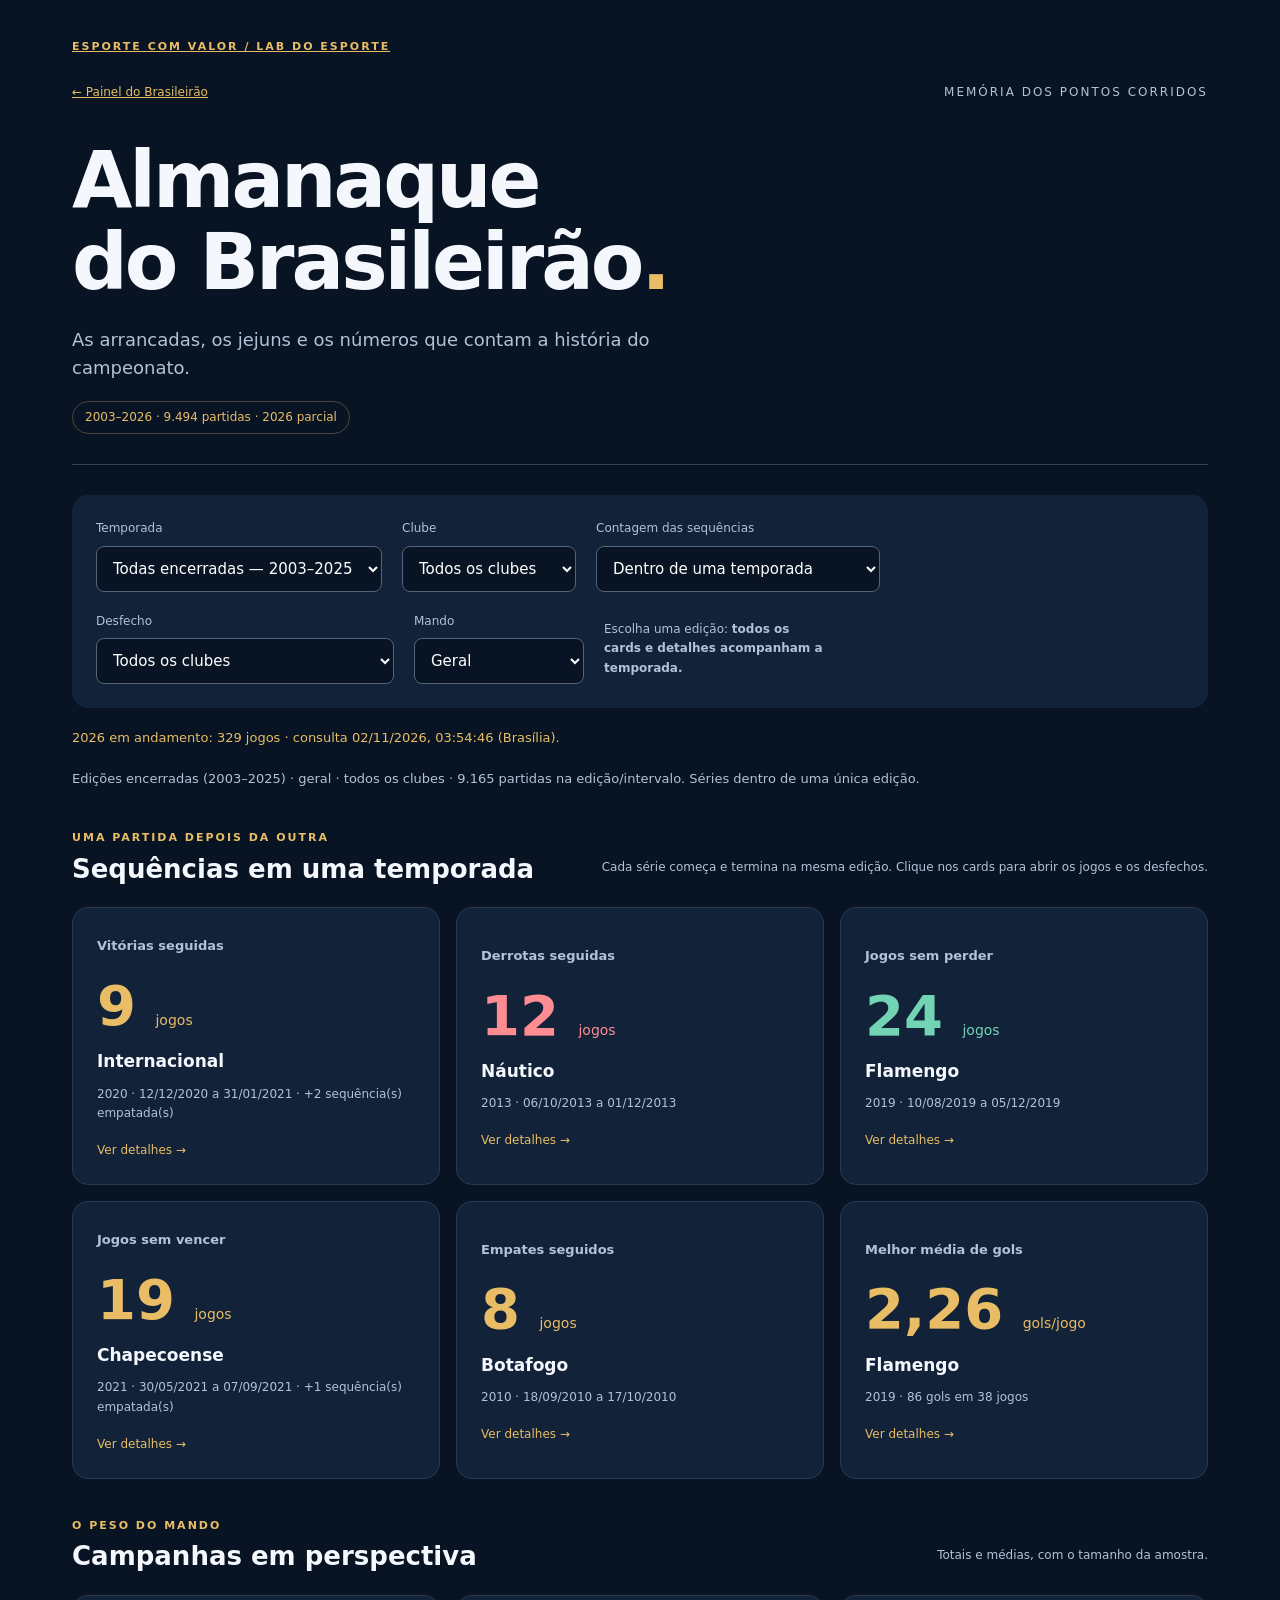
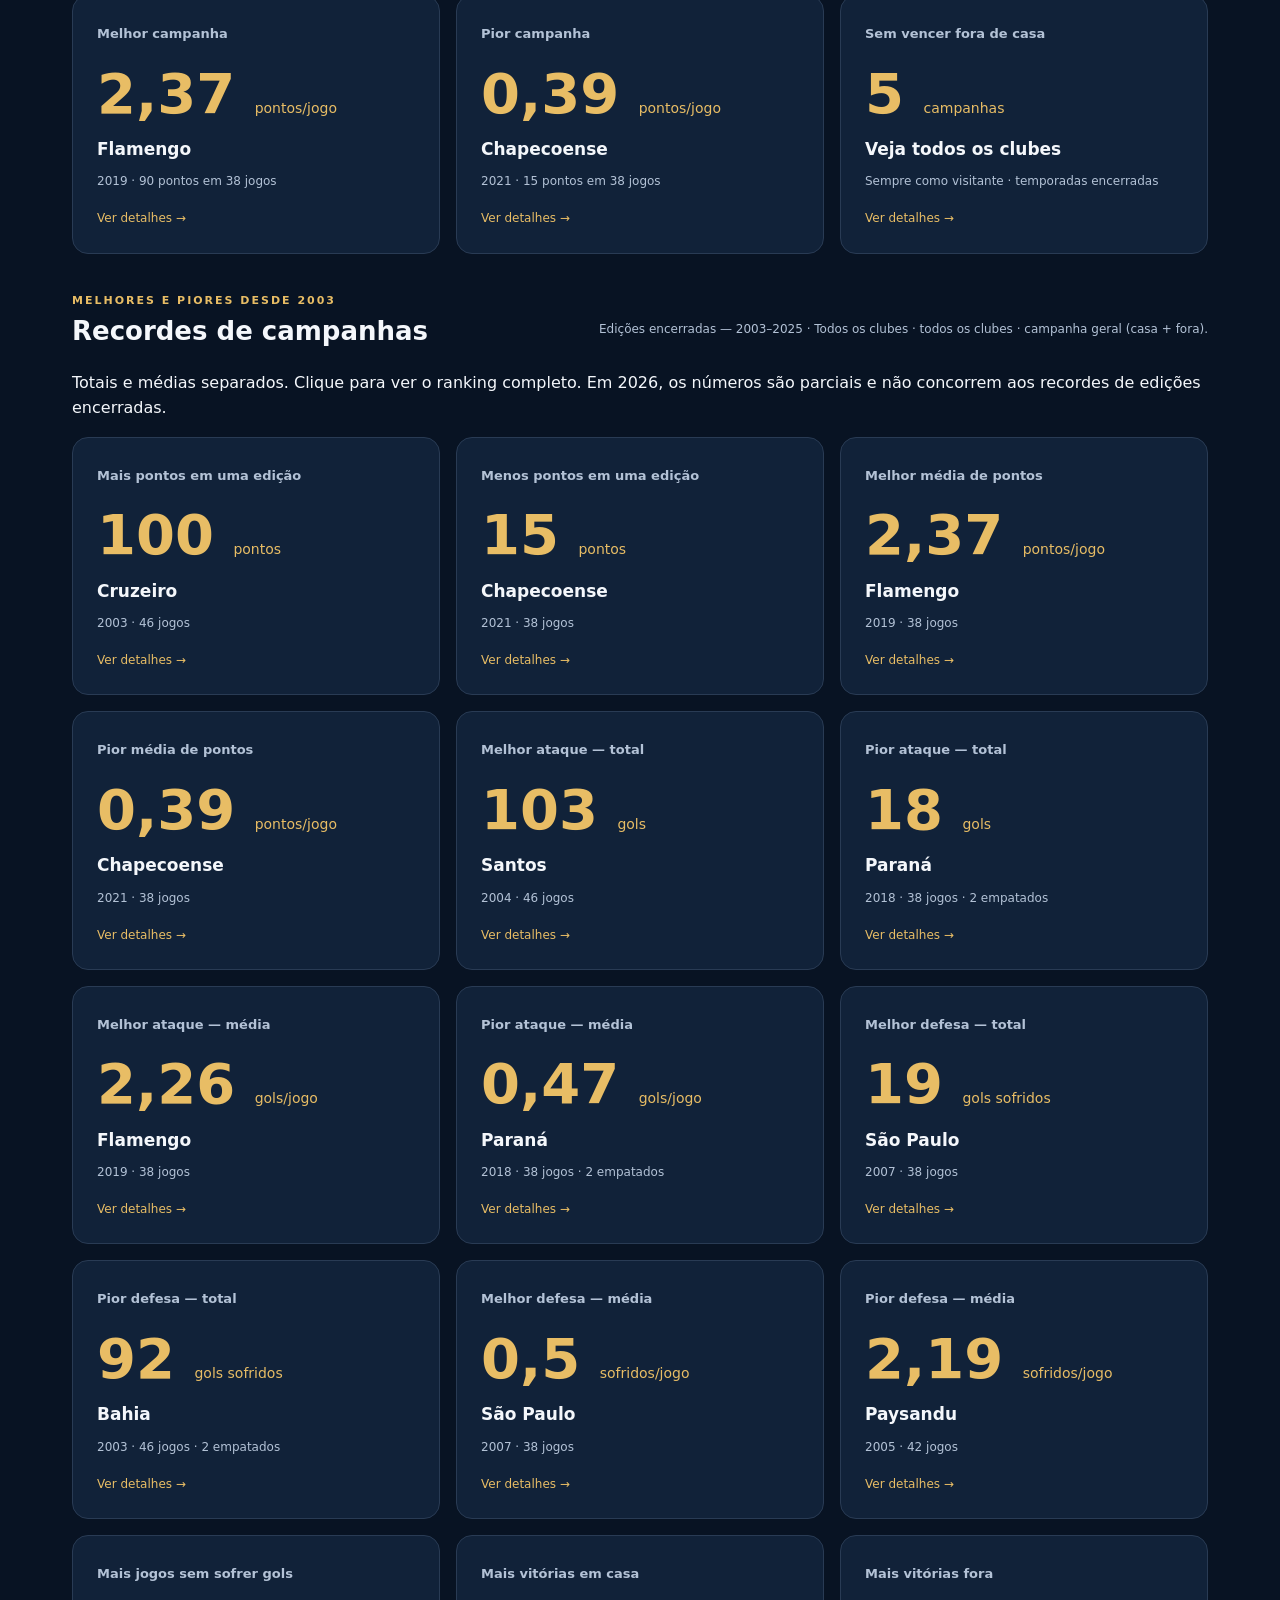
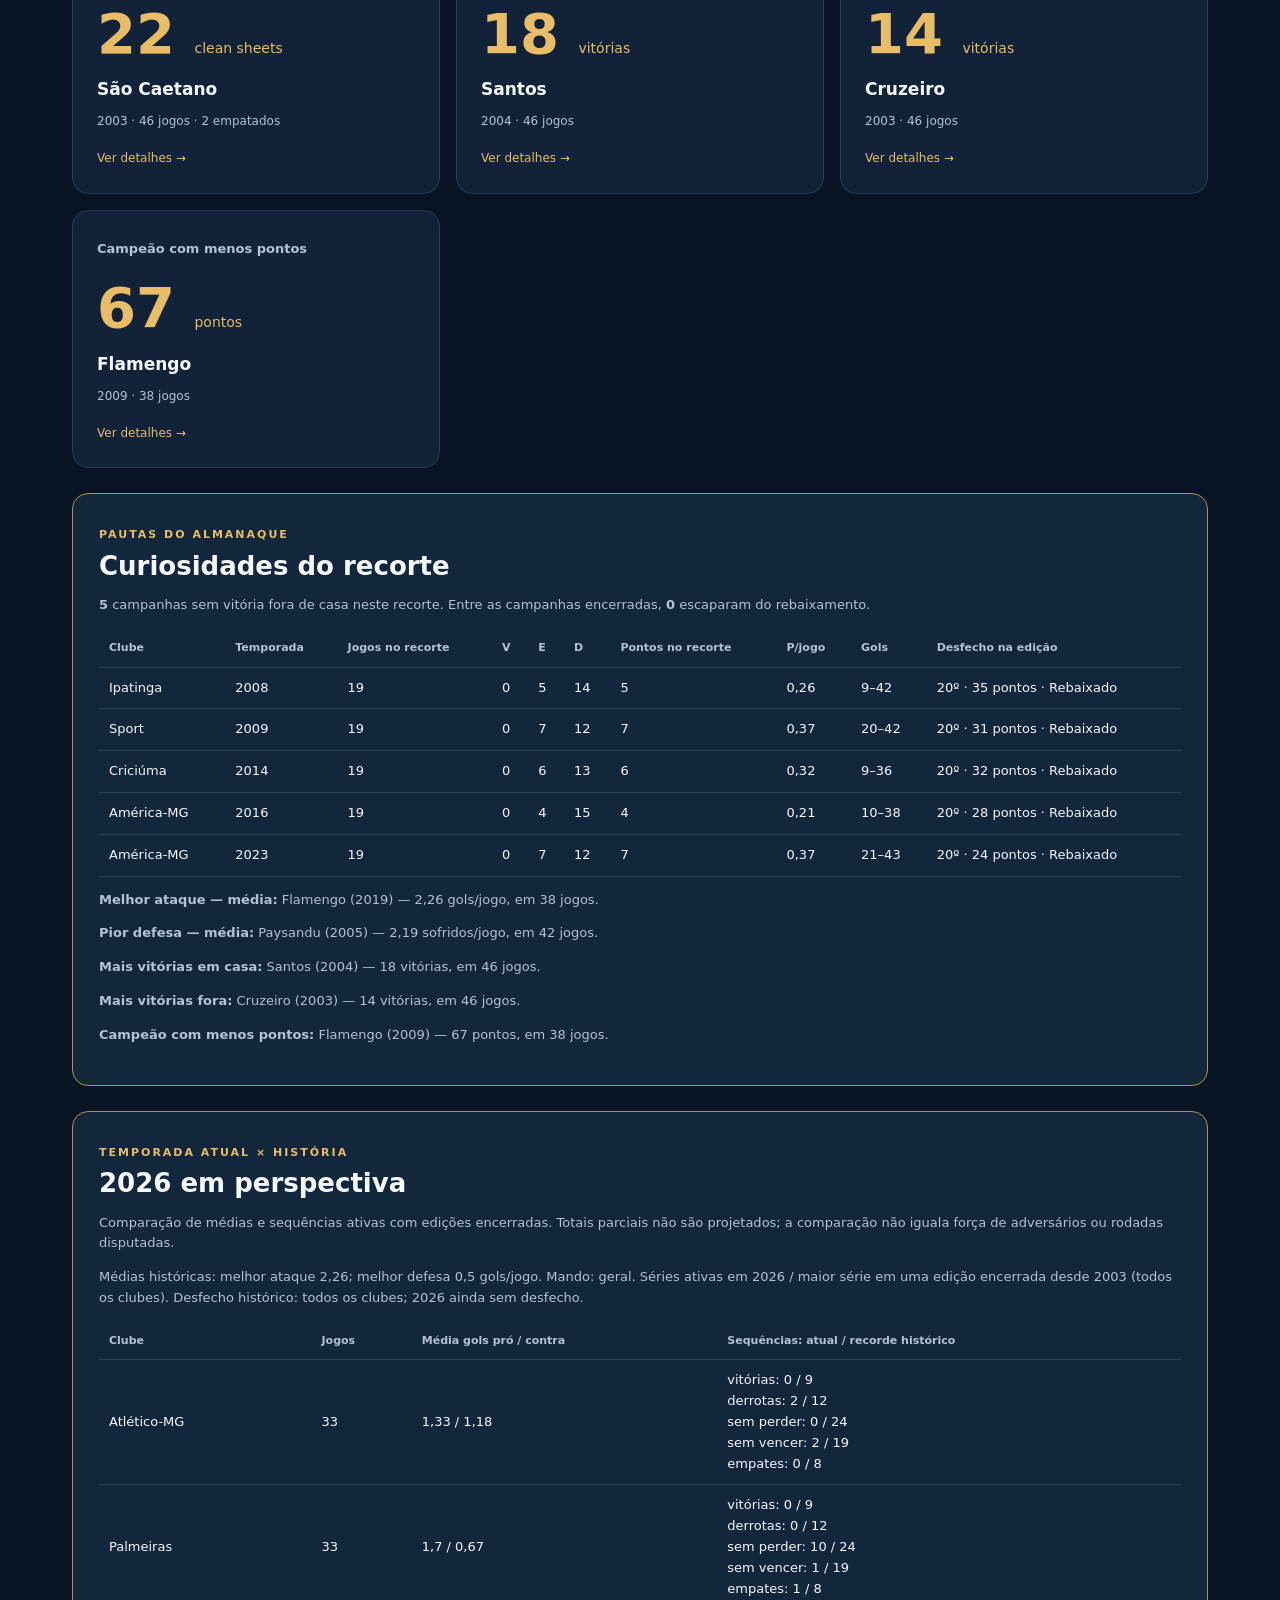
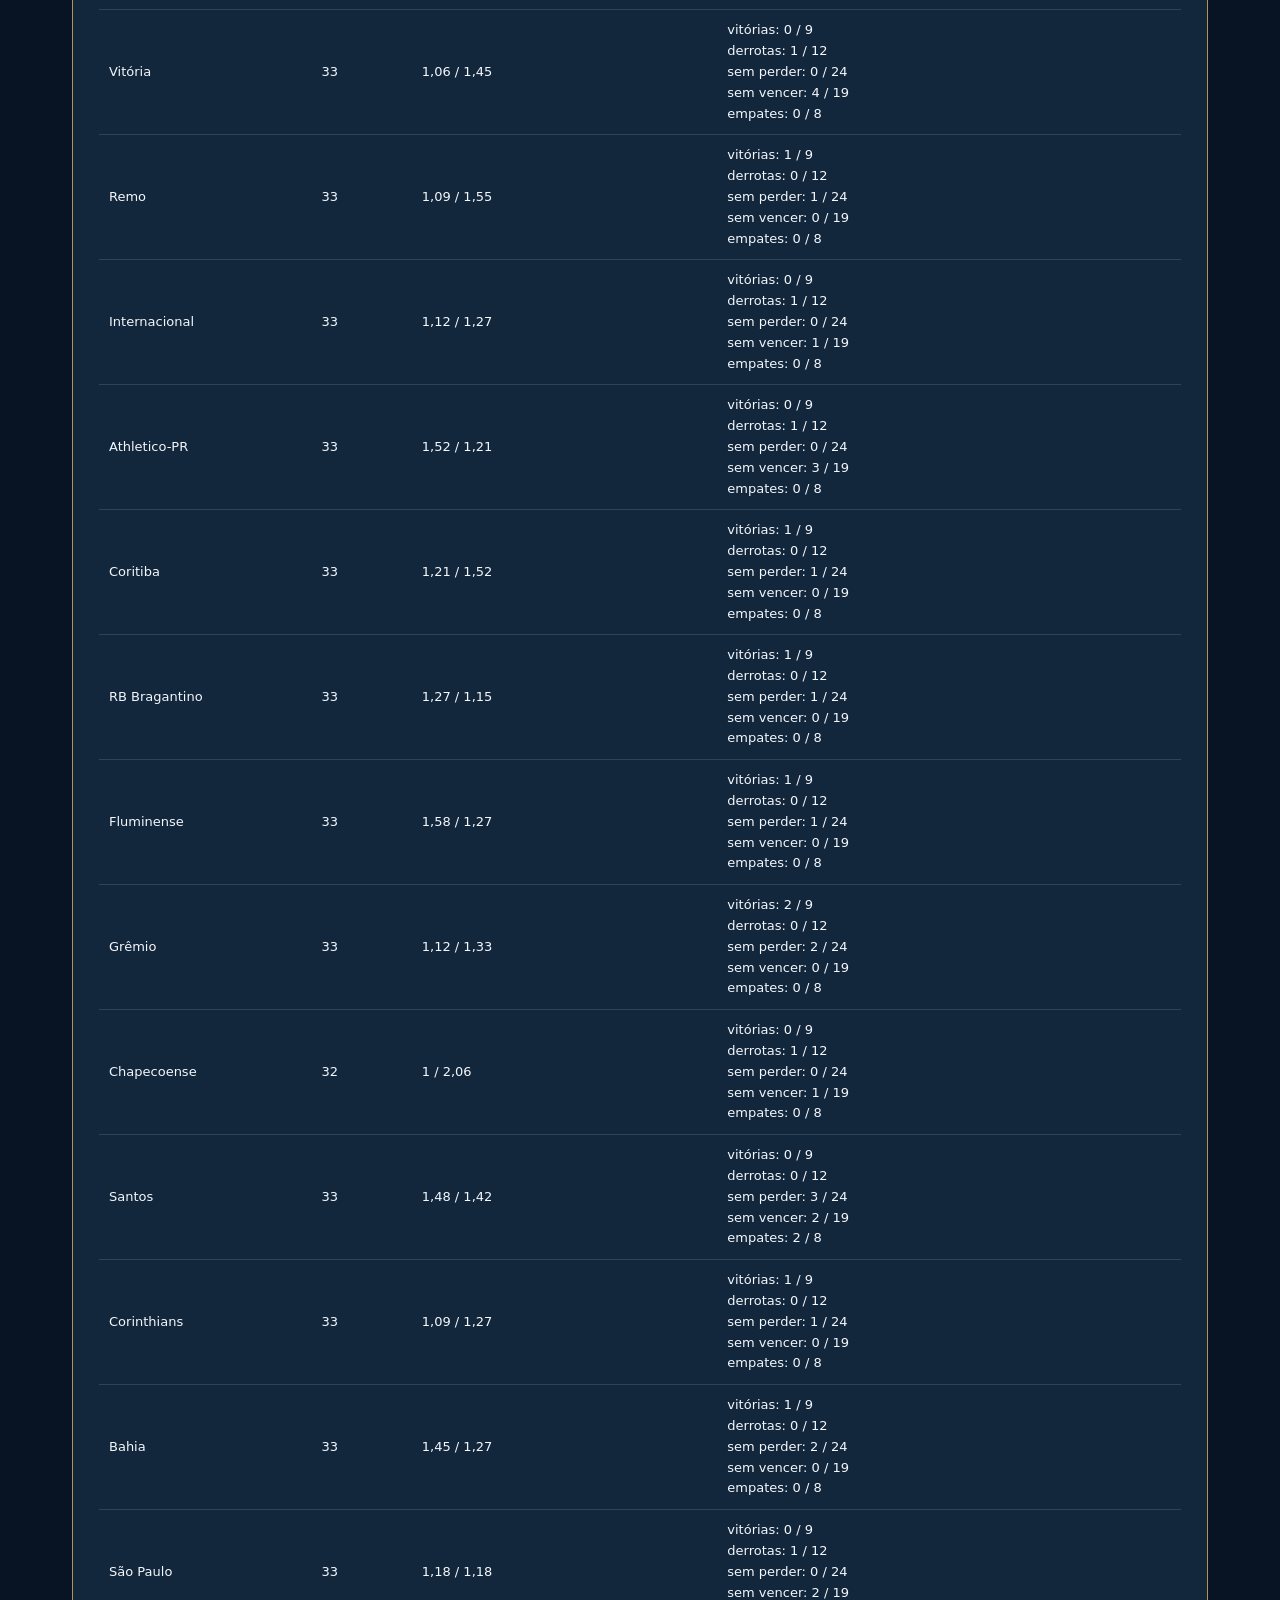
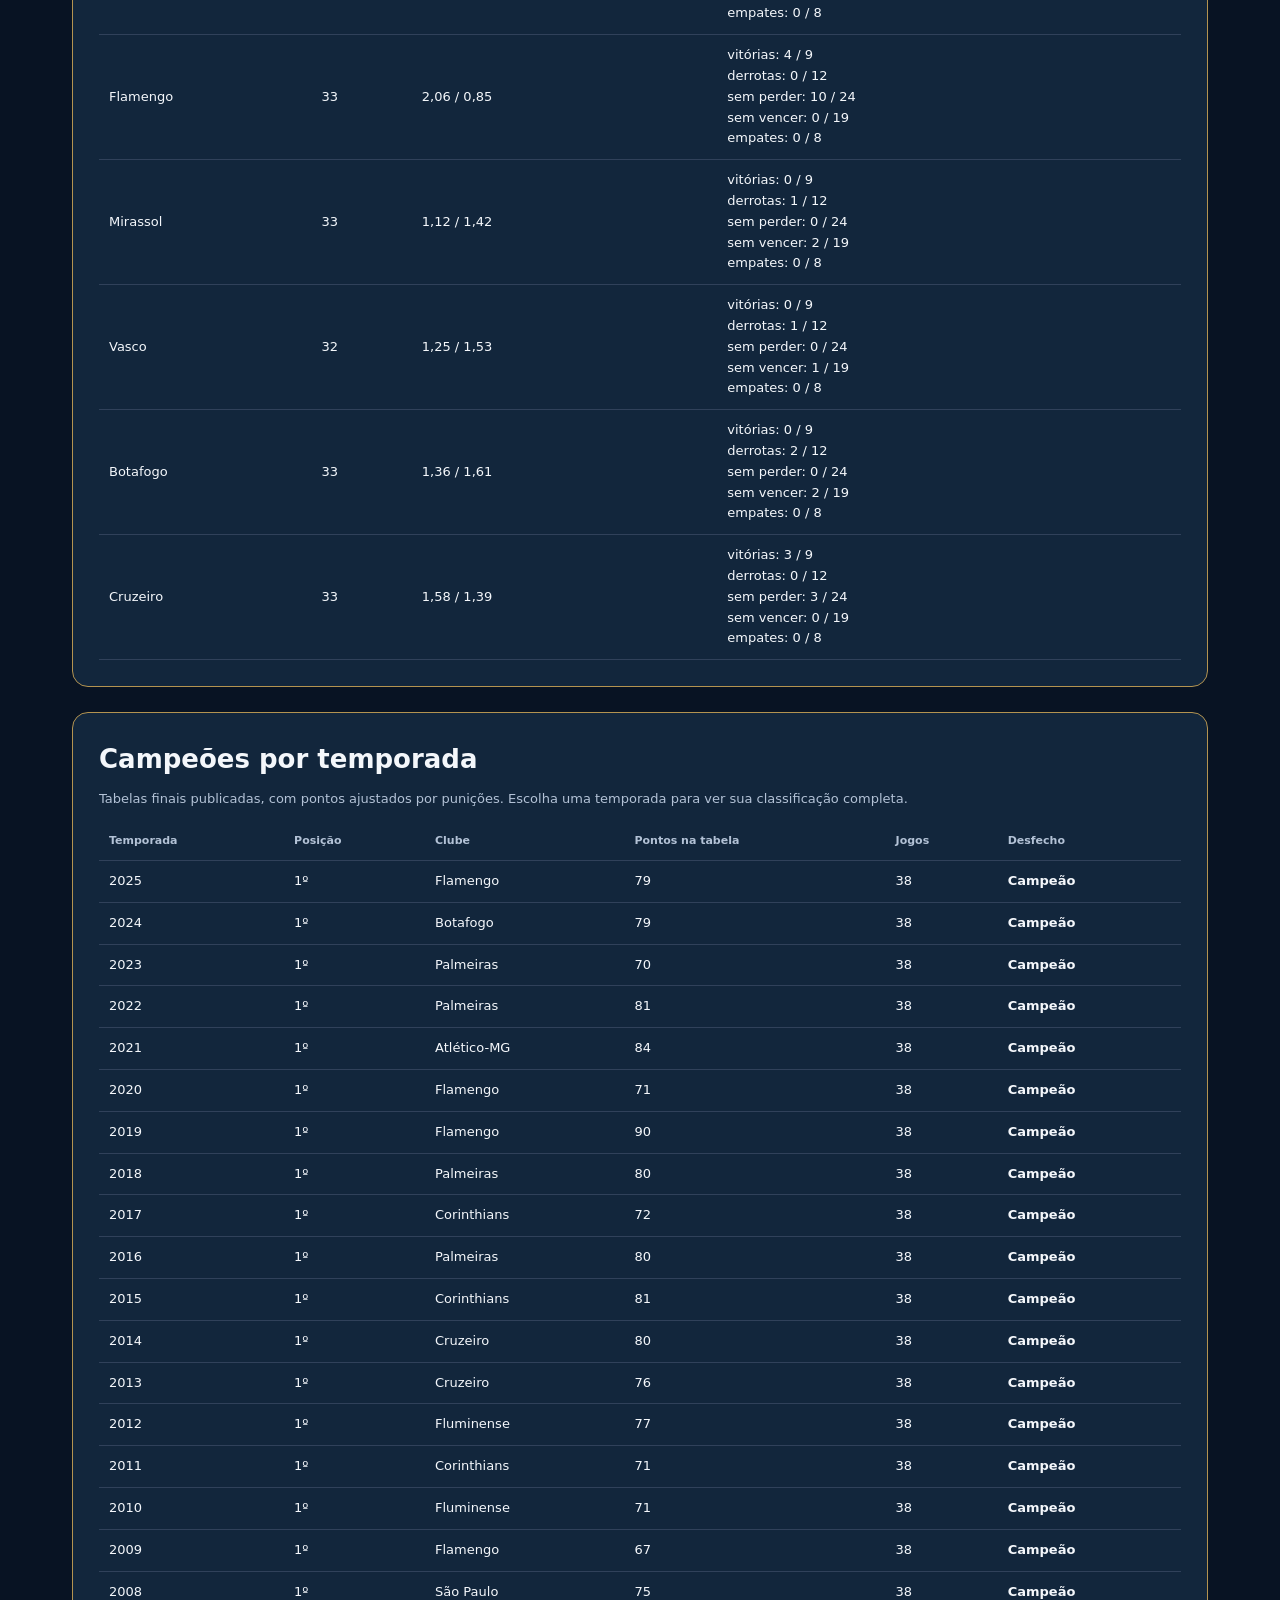
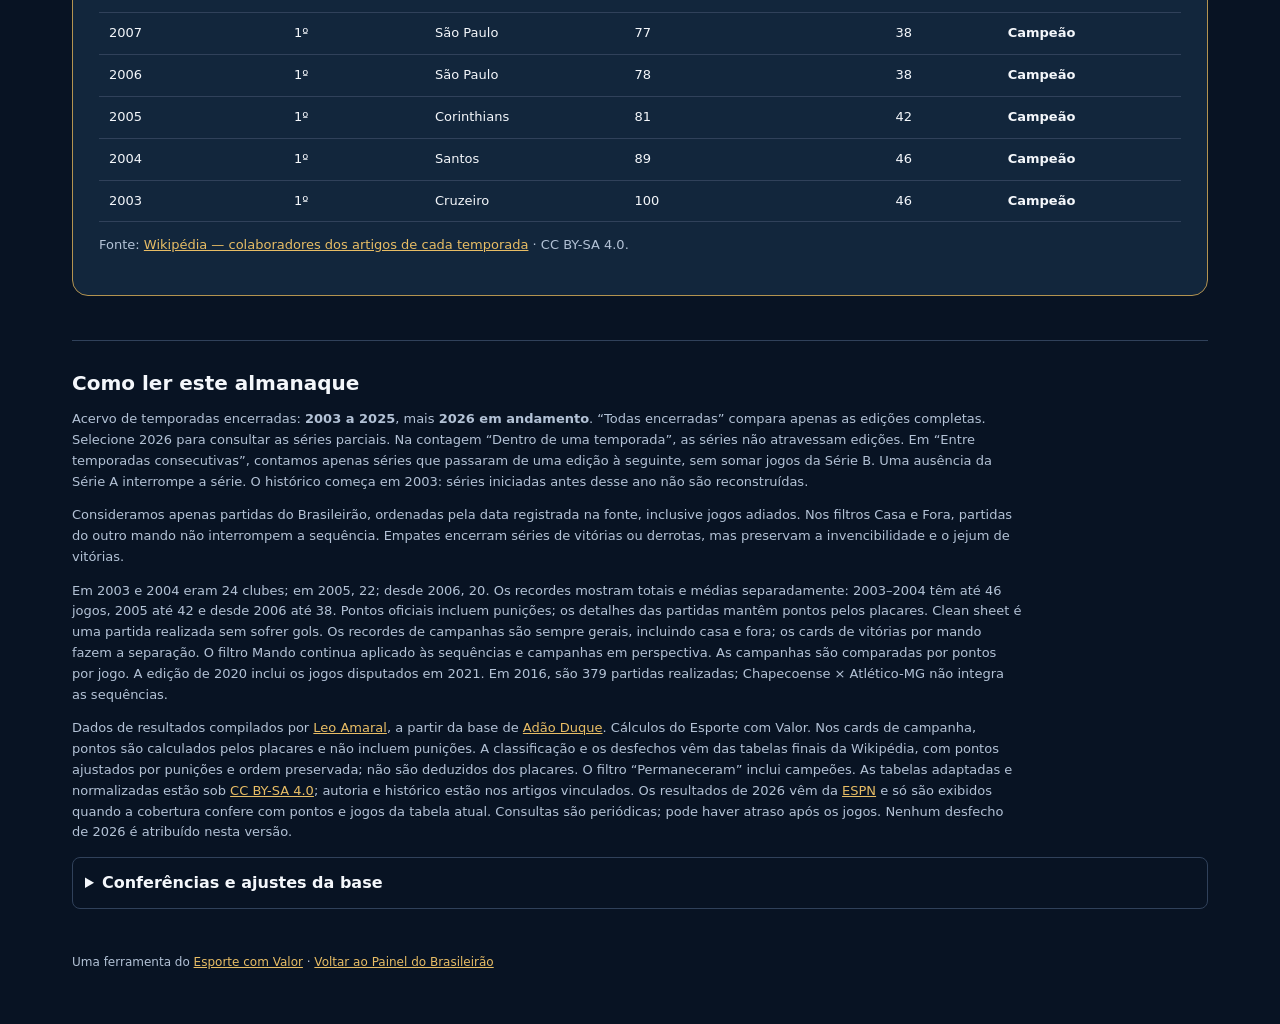
==== commit 9d3253f2: "Amplia Almanaque com recordes históricos, consulta por clube e comparação de 2026" ====
--- a/almanaque.html
+++ b/almanaque.html
@@ -1 +1,4 @@
-<!doctype html><html lang="pt-BR"><head><meta charset="utf-8"><meta name="viewport" content="width=device-width,initial-scale=1"><title>Almanaque do Brasileirão | Esporte com Valor</title><meta name="description" content="Explore as temporadas do Brasileirão desde 2003: vitórias e derrotas seguidas, invencibilidade, jejuns e campanhas em casa e fora."><link rel="stylesheet" href="./almanaque.css?v=3"></head><body><main><header><a class="brand" href="https://esportecomvalor.wordpress.com/">ESPORTE COM VALOR / LAB DO ESPORTE</a><nav><a href="./">← Painel do Brasileirão</a><span>MEMÓRIA DOS PONTOS CORRIDOS</span></nav><h1>Almanaque<br>do Brasileirão<span>.</span></h1><p>As arrancadas, os jejuns e os números que contam a história do campeonato.</p><div class="coverage" id="coverage">Carregando acervo…</div></header><section class="filters" aria-label="Filtros do almanaque"><label>Temporada<select id="season" disabled><option value="all">Todas — desde 2003</option></select></label><label>Contagem das sequências<select id="sequence-mode"><option value="single">Dentro de uma temporada</option><option value="cross">Entre temporadas consecutivas</option></select></label><label>Desfecho<select id="outcome"><option value="all">Todos os clubes</option><option value="champion">Campeões</option><option value="relegated">Rebaixados</option><option value="survived">Permaneceram (inclui campeões)</option></select></label><label>Mando<select id="venue"><option value="all">Geral</option><option value="home">Em casa</option><option value="away">Fora de casa</option></select></label><p>Escolha uma edição: <strong>todos os cards e detalhes acompanham a temporada.</strong></p></section><p id="live-status" class="scope" role="status"></p><p id="scope" class="scope" role="status" aria-live="polite"></p><section aria-labelledby="sequences-title"><div class="section-heading"><div><span class="eyebrow">UMA PARTIDA DEPOIS DA OUTRA</span><h2 id="sequences-title">Sequências e arrancadas</h2></div><p id="sequence-help">Clique em um card para conhecer os jogos.</p></div><div id="cards" class="cards" aria-live="polite"><p>Preparando recordes…</p></div></section><section class="detail" id="detail" aria-labelledby="detail-title" hidden><button id="close-detail" class="close" type="button">Fechar detalhes ×</button><h2 id="detail-title" tabindex="-1"></h2><p id="detail-intro"></p><div id="detail-body"></div></section><section aria-labelledby="campaign-title"><div class="section-heading"><div><span class="eyebrow">O PESO DO MANDO</span><h2 id="campaign-title">Campanhas em perspectiva</h2></div><p>Totais e médias, com o tamanho da amostra.</p></div><div id="campaigns" class="cards"></div></section><section class="detail" id="active-section" hidden><span class="eyebrow">A SÉRIE QUE SEGUE VIVA</span><h2>Sequências em andamento — 2026</h2><p>Séries dentro da edição de 2026, encerradas no último jogo disponível de cada clube, respeitando o mando escolhido. Um zero indica que a sequência não está ativa. Pode ser menor que o recorde da edição.</p><div id="active-body"></div></section><section class="detail" aria-labelledby="standings-title"><h2 id="standings-title">Classificação e desfechos</h2><p id="standings-intro"></p><div id="standings-body"></div><p id="standings-source"></p></section><section class="method"><h2>Como ler este almanaque</h2><p>Acervo de temporadas encerradas: <strong>2003 a 2025</strong>, mais <strong>2026 em andamento</strong>. “Todas encerradas” compara apenas as edições completas. Selecione 2026 para consultar as séries parciais. Na contagem “Dentro de uma temporada”, as séries não atravessam edições. Em “Entre temporadas consecutivas”, contamos apenas séries que passaram de uma edição à seguinte, sem somar jogos da Série B. Uma ausência da Série A interrompe a série. O histórico começa em 2003: séries iniciadas antes desse ano não são reconstruídas.</p><p>Consideramos apenas partidas do Brasileirão, ordenadas pela data registrada na fonte, inclusive jogos adiados. Nos filtros Casa e Fora, partidas do outro mando não interrompem a sequência. Empates encerram séries de vitórias ou derrotas, mas preservam a invencibilidade e o jejum de vitórias.</p><p>Em 2003 e 2004 eram 24 clubes; em 2005, 22; desde 2006, 20. As campanhas são comparadas por pontos por jogo. A edição de 2020 inclui os jogos disputados em 2021. Em 2016, são 379 partidas realizadas; Chapecoense × Atlético-MG não integra as sequências.</p><p>Dados de resultados compilados por <a href="https://github.com/leo-amaral/Brasileirao-2003-a-2025" target="_blank" rel="noopener">Leo Amaral</a>, a partir da base de <a href="https://github.com/adaoduque/Brasileirao_Dataset" target="_blank" rel="noopener">Adão Duque</a>. Cálculos do Esporte com Valor. Nos cards de campanha, pontos são calculados pelos placares e não incluem punições. A classificação e os desfechos vêm das tabelas finais da Wikipédia, com pontos ajustados por punições e ordem preservada; não são deduzidos dos placares. O filtro “Permaneceram” inclui campeões. As tabelas adaptadas e normalizadas estão sob <a href="https://creativecommons.org/licenses/by-sa/4.0/">CC BY-SA 4.0</a>; autoria e histórico estão nos artigos vinculados. Os resultados de 2026 vêm da <a href="https://www.espn.com.br/futebol/competicao/_/nome/bra.1">ESPN</a> e só são exibidos quando a cobertura confere com pontos e jogos da tabela atual. Consultas são periódicas; pode haver atraso após os jogos. Nenhum desfecho de 2026 é atribuído nesta versão.</p><details><summary>Conferências e ajustes da base</summary><p>Cobertura conferida por temporada, número de participantes e partidas por clube. Corrigido o mando de Flamengo 2 × 2 Botafogo, de 19/07/2009, que estava invertido na base. <a href="https://en.wikipedia.org/wiki/2009_CR_Flamengo_season">Referência da temporada</a>. As datas e os resultados permanecem sujeitos a revisão editorial. A classificação considera dois rebaixados em 2003, quatro em 2004 e 2005 e quatro desde 2006. Em 2013, por exemplo, os pontos finais de Flamengo e Portuguesa incluem as punições publicadas na tabela. Barueri e Grêmio Prudente são mantidos como os nomes registrados em cada edição.</p></details></section><footer>Uma ferramenta do <a href="https://esportecomvalor.wordpress.com/">Esporte com Valor</a> · <a href="./">Voltar ao Painel do Brasileirão</a></footer></main><script src="./almanaque-engine.js?v=3"></script><script src="./almanaque.js?v=3"></script><script async src="https://www.googletagmanager.com/gtag/js?id=G-3X2SF5L8FV"></script><script>window.dataLayer=window.dataLayer||[];function gtag(){dataLayer.push(arguments)}gtag('js',new Date());gtag('config','G-3X2SF5L8FV');</script></body></html>
+<!doctype html><html lang="pt-BR"><head><meta charset="utf-8"><meta name="viewport" content="width=device-width,initial-scale=1"><title>Almanaque do Brasileirão | Esporte com Valor</title><meta name="description" content="Explore as temporadas do Brasileirão desde 2003: vitórias e derrotas seguidas, invencibilidade, jejuns e campanhas em casa e fora."><link rel="stylesheet" href="./almanaque.css?v=4"></head><body><main><header><a class="brand" href="https://esportecomvalor.wordpress.com/">ESPORTE COM VALOR / LAB DO ESPORTE</a><nav><a href="./">← Painel do Brasileirão</a><span>MEMÓRIA DOS PONTOS CORRIDOS</span></nav><h1>Almanaque<br>do Brasileirão<span>.</span></h1><p>As arrancadas, os jejuns e os números que contam a história do campeonato.</p><div class="coverage" id="coverage">Carregando acervo…</div></header><section class="filters" aria-label="Filtros do almanaque"><label>Temporada<select id="season" disabled><option value="all">Todas — desde 2003</option></select></label><label>Clube<select id="club"><option value="all">Todos os clubes</option></select></label><label>Contagem das sequências<select id="sequence-mode"><option value="single">Dentro de uma temporada</option><option value="cross">Entre temporadas consecutivas</option></select></label><label>Desfecho<select id="outcome"><option value="all">Todos os clubes</option><option value="champion">Campeões</option><option value="relegated">Rebaixados</option><option value="survived">Permaneceram (inclui campeões)</option></select></label><label>Mando<select id="venue"><option value="all">Geral</option><option value="home">Em casa</option><option value="away">Fora de casa</option></select></label><p>Escolha uma edição: <strong>todos os cards e detalhes acompanham a temporada.</strong></p></section><p id="live-status" class="scope" role="status"></p><p id="scope" class="scope" role="status" aria-live="polite"></p><section aria-labelledby="sequences-title"><div class="section-heading"><div><span class="eyebrow">UMA PARTIDA DEPOIS DA OUTRA</span><h2 id="sequences-title">Sequências e arrancadas</h2></div><p id="sequence-help">Clique em um card para conhecer os jogos.</p></div><div id="cards" class="cards" aria-live="polite"><p>Preparando recordes…</p></div></section><section class="detail" id="detail" aria-labelledby="detail-title" hidden><button id="close-detail" class="close" type="button">Fechar detalhes ×</button><h2 id="detail-title" tabindex="-1"></h2><p id="detail-intro"></p><div id="detail-body"></div></section><section aria-labelledby="campaign-title"><div class="section-heading"><div><span class="eyebrow">O PESO DO MANDO</span><h2 id="campaign-title">Campanhas em perspectiva</h2></div><p>Totais e médias, com o tamanho da amostra.</p></div><div id="campaigns" class="cards"></div></section><section aria-labelledby="records-title"><div class="section-heading"><div><span class="eyebrow">MELHORES E PIORES DESDE 2003</span><h2 id="records-title">Recordes de campanhas</h2></div><p id="records-scope"></p></div><p>Totais e médias separados. Clique para ver o ranking completo. Em 2026, os números são parciais e não concorrem aos recordes de edições encerradas.</p><div id="history-records" class="cards"></div></section>
+<section class="detail" id="club-history" hidden><h2>Histórico do clube no recorte</h2><div id="club-history-body"></div></section><section class="detail"><span class="eyebrow">PAUTAS DO ALMANAQUE</span><h2>Curiosidades do recorte</h2><div id="curiosities"></div></section>
+<section class="detail"><span class="eyebrow">TEMPORADA ATUAL × HISTÓRIA</span><h2>2026 em perspectiva</h2><p>Comparação de médias e sequências ativas com edições encerradas. Totais parciais não são projetados; a comparação não iguala força de adversários ou rodadas disputadas.</p><div id="comparisons"></div></section>
+<section class="detail" id="active-section" hidden><span class="eyebrow">A SÉRIE QUE SEGUE VIVA</span><h2>Sequências em andamento — 2026</h2><p>Séries dentro da edição de 2026, encerradas no último jogo disponível de cada clube, respeitando o mando escolhido. Um zero indica que a sequência não está ativa. Pode ser menor que o recorde da edição.</p><div id="active-body"></div></section><section class="detail" aria-labelledby="standings-title"><h2 id="standings-title">Classificação e desfechos</h2><p id="standings-intro"></p><div id="standings-body"></div><p id="standings-source"></p></section><section class="method"><h2>Como ler este almanaque</h2><p>Acervo de temporadas encerradas: <strong>2003 a 2025</strong>, mais <strong>2026 em andamento</strong>. “Todas encerradas” compara apenas as edições completas. Selecione 2026 para consultar as séries parciais. Na contagem “Dentro de uma temporada”, as séries não atravessam edições. Em “Entre temporadas consecutivas”, contamos apenas séries que passaram de uma edição à seguinte, sem somar jogos da Série B. Uma ausência da Série A interrompe a série. O histórico começa em 2003: séries iniciadas antes desse ano não são reconstruídas.</p><p>Consideramos apenas partidas do Brasileirão, ordenadas pela data registrada na fonte, inclusive jogos adiados. Nos filtros Casa e Fora, partidas do outro mando não interrompem a sequência. Empates encerram séries de vitórias ou derrotas, mas preservam a invencibilidade e o jejum de vitórias.</p><p>Em 2003 e 2004 eram 24 clubes; em 2005, 22; desde 2006, 20. Os recordes mostram totais e médias separadamente: 2003–2004 têm até 46 jogos, 2005 até 42 e desde 2006 até 38. Pontos oficiais incluem punições; os detalhes das partidas mantêm pontos pelos placares. Clean sheet é uma partida realizada sem sofrer gols. Os recordes de campanhas são sempre gerais, incluindo casa e fora; os cards de vitórias por mando fazem a separação. O filtro Mando continua aplicado às sequências e campanhas em perspectiva. As campanhas são comparadas por pontos por jogo. A edição de 2020 inclui os jogos disputados em 2021. Em 2016, são 379 partidas realizadas; Chapecoense × Atlético-MG não integra as sequências.</p><p>Dados de resultados compilados por <a href="https://github.com/leo-amaral/Brasileirao-2003-a-2025" target="_blank" rel="noopener">Leo Amaral</a>, a partir da base de <a href="https://github.com/adaoduque/Brasileirao_Dataset" target="_blank" rel="noopener">Adão Duque</a>. Cálculos do Esporte com Valor. Nos cards de campanha, pontos são calculados pelos placares e não incluem punições. A classificação e os desfechos vêm das tabelas finais da Wikipédia, com pontos ajustados por punições e ordem preservada; não são deduzidos dos placares. O filtro “Permaneceram” inclui campeões. As tabelas adaptadas e normalizadas estão sob <a href="https://creativecommons.org/licenses/by-sa/4.0/">CC BY-SA 4.0</a>; autoria e histórico estão nos artigos vinculados. Os resultados de 2026 vêm da <a href="https://www.espn.com.br/futebol/competicao/_/nome/bra.1">ESPN</a> e só são exibidos quando a cobertura confere com pontos e jogos da tabela atual. Consultas são periódicas; pode haver atraso após os jogos. Nenhum desfecho de 2026 é atribuído nesta versão.</p><details><summary>Conferências e ajustes da base</summary><p>Cobertura conferida por temporada, número de participantes e partidas por clube. Corrigido o mando de Flamengo 2 × 2 Botafogo, de 19/07/2009, que estava invertido na base. <a href="https://en.wikipedia.org/wiki/2009_CR_Flamengo_season">Referência da temporada</a>. As datas e os resultados permanecem sujeitos a revisão editorial. A classificação considera dois rebaixados em 2003, quatro em 2004 e 2005 e quatro desde 2006. Em 2013, por exemplo, os pontos finais de Flamengo e Portuguesa incluem as punições publicadas na tabela. Barueri e Grêmio Prudente são mantidos como os nomes registrados em cada edição.</p></details></section><footer>Uma ferramenta do <a href="https://esportecomvalor.wordpress.com/">Esporte com Valor</a> · <a href="./">Voltar ao Painel do Brasileirão</a></footer></main><script src="./almanaque-engine.js?v=4"></script><script src="./almanaque.js?v=4"></script><script async src="https://www.googletagmanager.com/gtag/js?id=G-3X2SF5L8FV"></script><script>window.dataLayer=window.dataLayer||[];function gtag(){dataLayer.push(arguments)}gtag('js',new Date());gtag('config','G-3X2SF5L8FV');</script></body></html>
